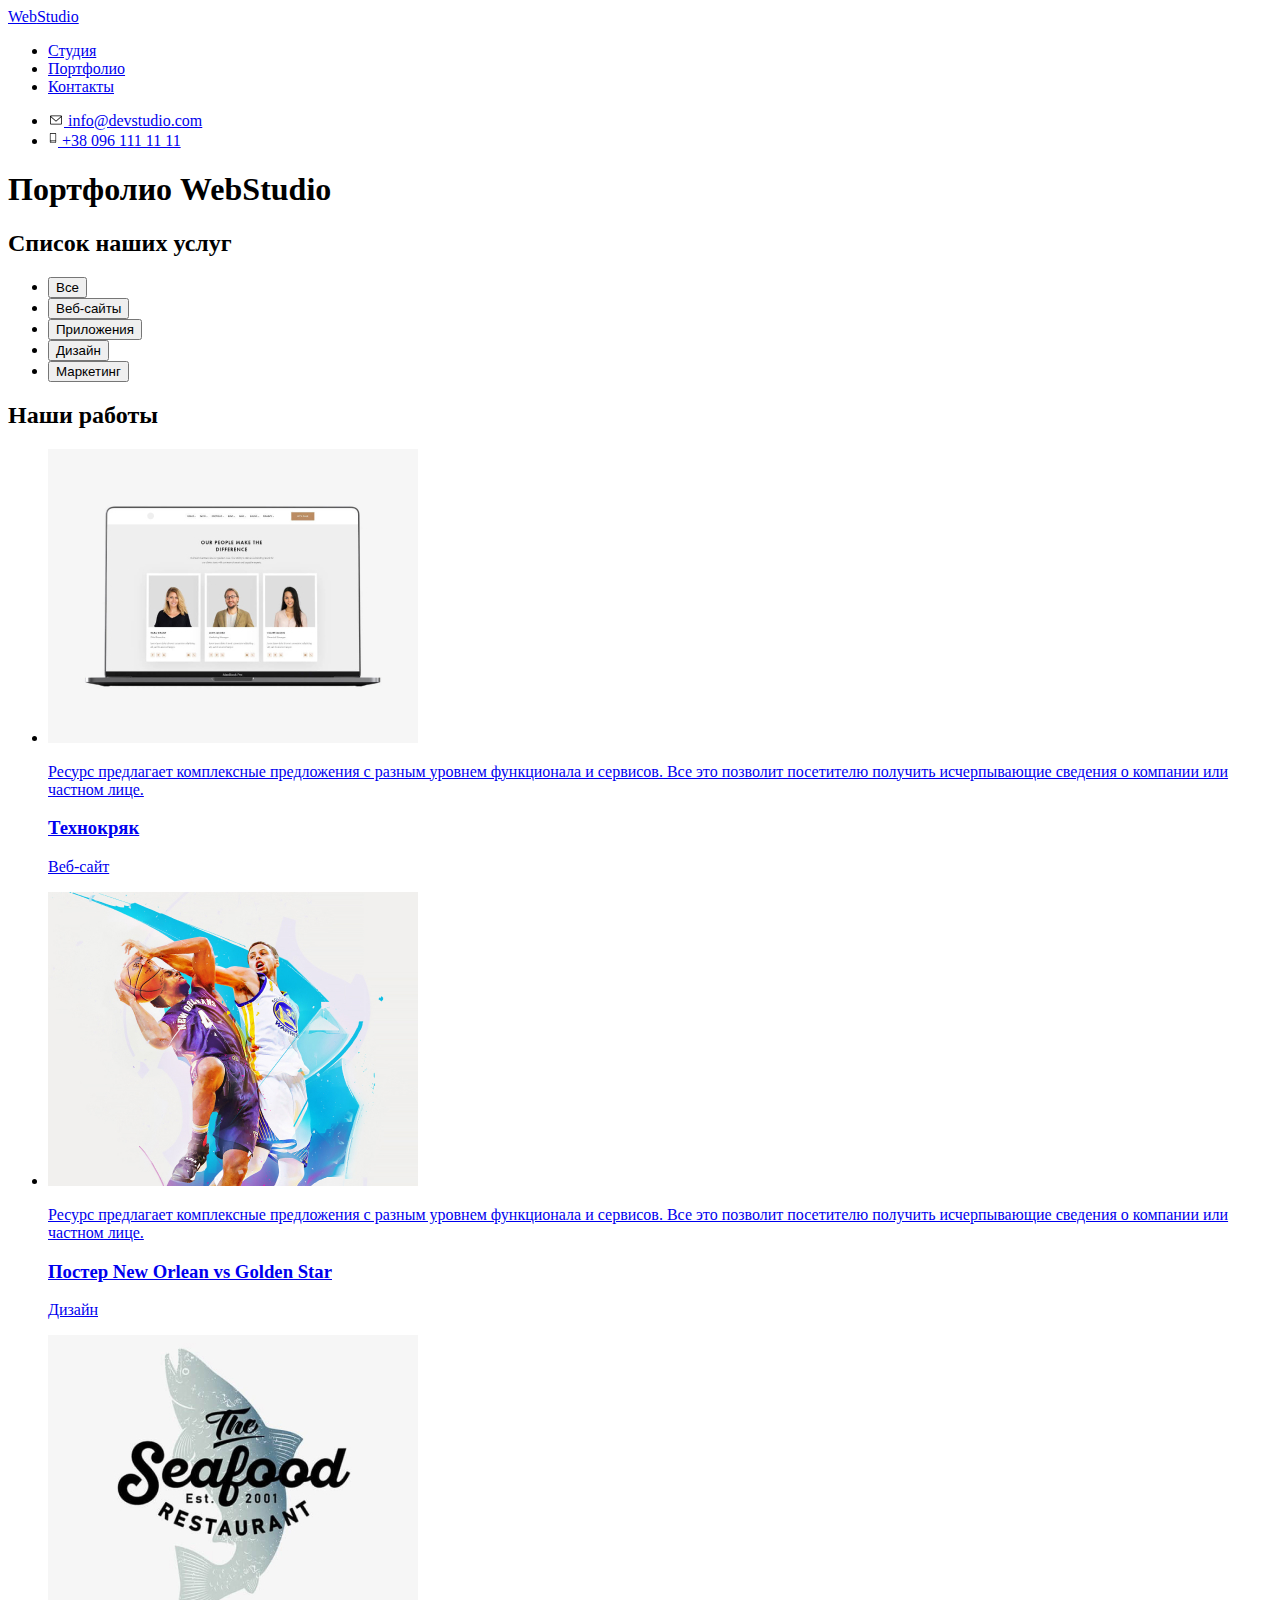
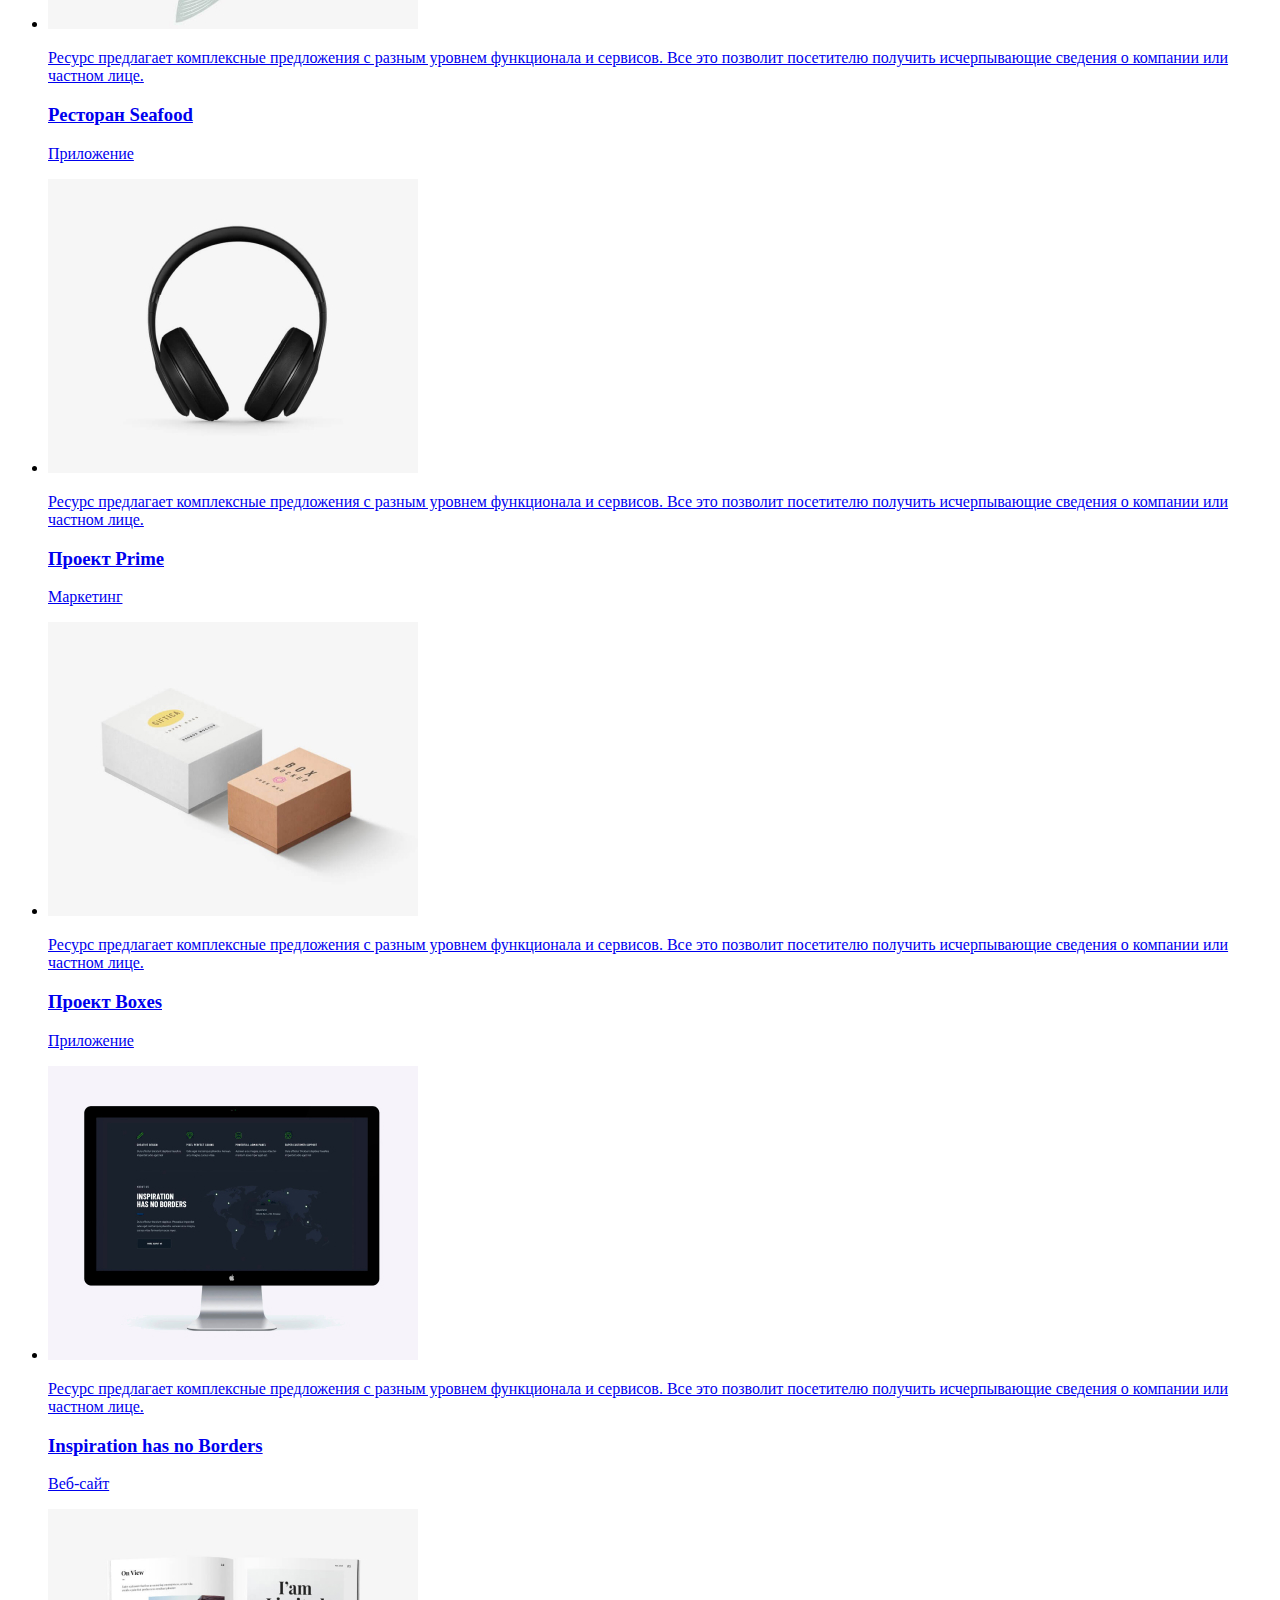
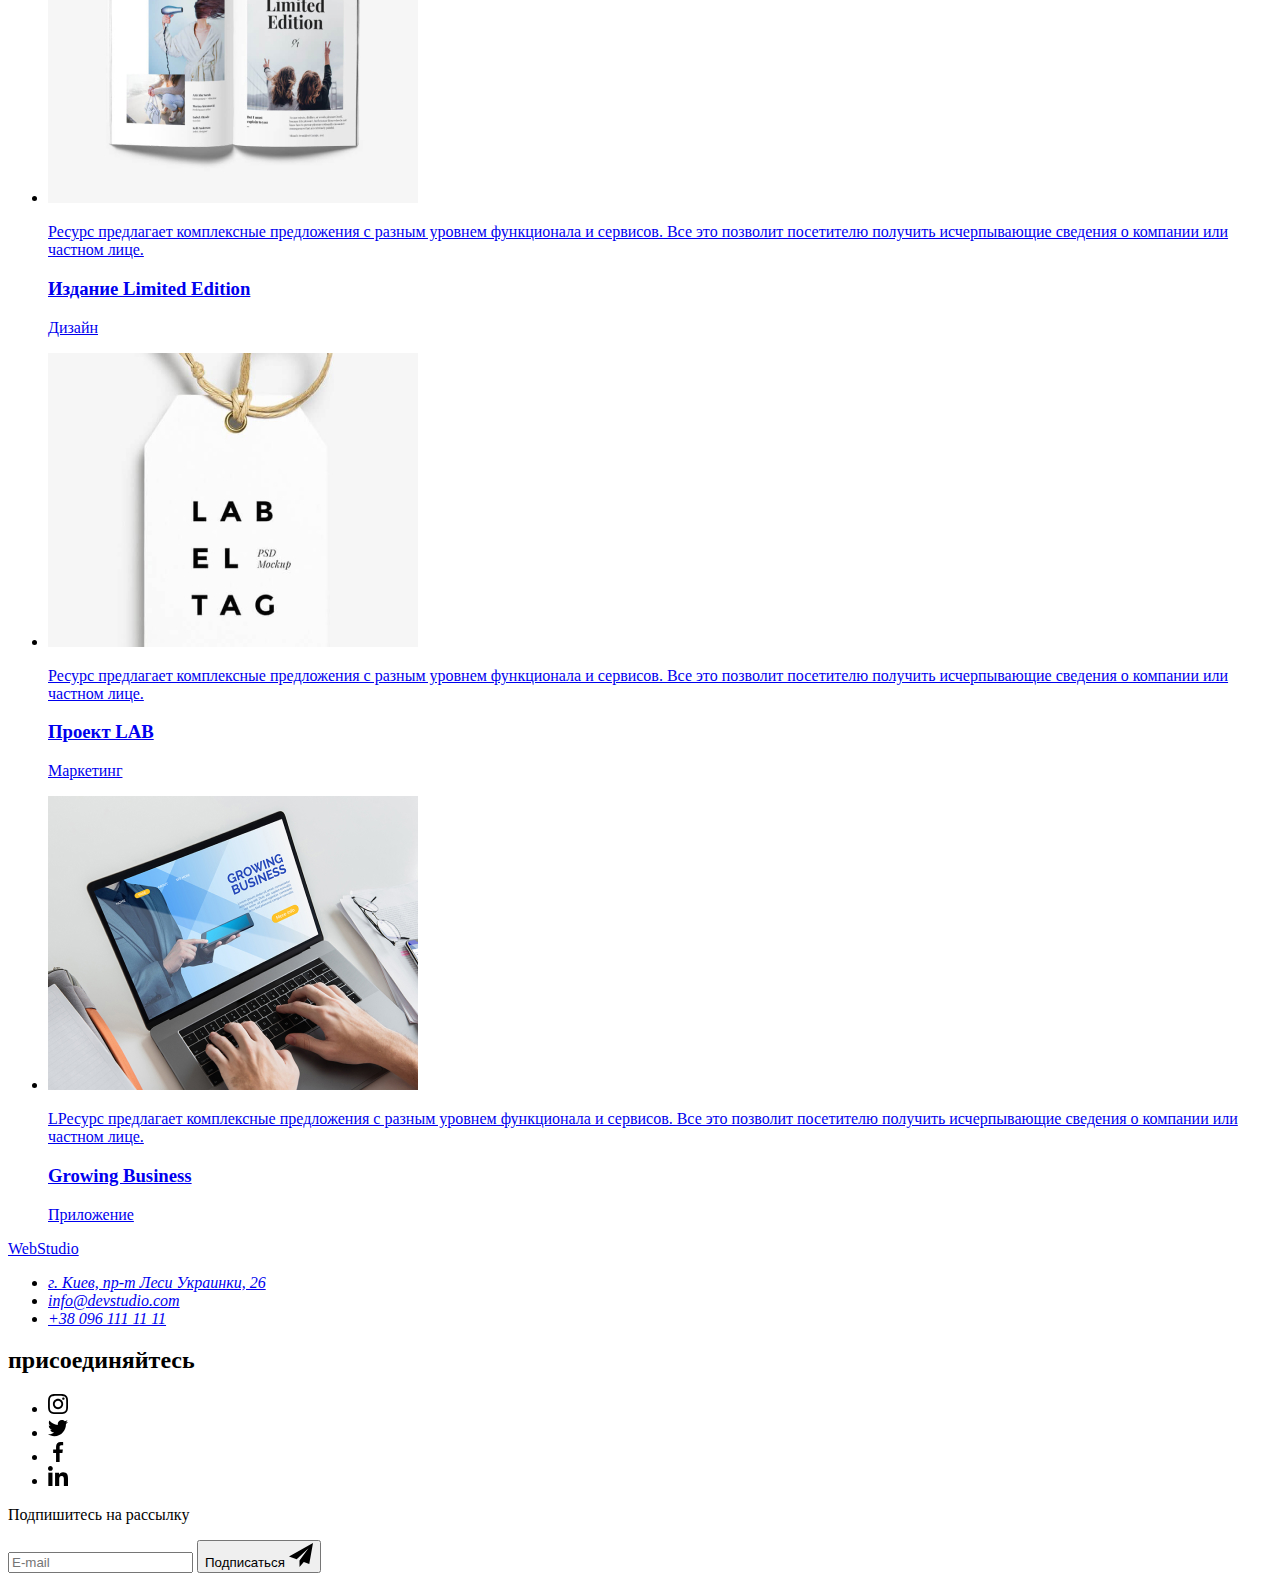
==== portfolio.html @ 5159ea2b "Initial commit" ====
<!DOCTYPE html>
<html lang="ru">

<head>
    <meta charset="UTF-8">
    <meta http-equiv="X-UA-Compatible" content="IE=edge">
    <meta name="viewport" content="width=device-width, initial-scale=1.0">
    <title>Document</title>
    <!--Шрифти-->
    <link rel="preconnect" href="https://fonts.googleapis.com">
    <link rel="preconnect" href="https://fonts.gstatic.com" crossorigin>
    <link
        href="https://fonts.googleapis.com/css2?family=Raleway:wght@700&family=Roboto:wght@400;500;700;900&display=swap"
        rel="stylesheet">
    <!--Нормалізація стилів-->
    <link rel="stylesheet" href="https://cdnjs.cloudflare.com/ajax/libs/modern-normalize/1.1.0/modern-normalize.min.css"
        integrity="sha512-wpPYUAdjBVSE4KJnH1VR1HeZfpl1ub8YT/NKx4PuQ5NmX2tKuGu6U/JRp5y+Y8XG2tV+wKQpNHVUX03MfMFn9Q=="
        crossorigin="anonymous" referrerpolicy="no-referrer" />
    <!--Підключаємо стилі-->
    <link rel="stylesheet" href="./css/main.min.css">
</head>

<body>
    <!--Секція Хедер -->
    <header class="head-site">
        <div class="head-site__container container">
            <!-- section navigate -->
            <nav class="nav">
                <a href="./index.html" lang="en" class="logo head-site__logo"><span
                        class="head-site__logo--web">Web</span>Studio</a>
                <ul class="nav__list">
                    <li class="nav__item "><a href="./index.html" class="nav__link ">Студия</a></li>
                    <li class="nav__item"><a href="./portfolio.html" class="nav__link nav__link--current">Портфолио</a></li>
                    <li class="nav__item"><a href="#" class="nav__link">Контакты</a></li>
                </ul>
            </nav>
            <ul class="connect">
                <li class="connect__item">
                    <a href="mailto:info@devstudio.com" class="connect__link">
                        <svg class="connect__item--email" width="16" height="12">
                            <use href="./images/symbol-defs.svg#icon-envelope-hover"></use>
                        </svg>

                        info@devstudio.com
                    </a>
                </li>
                <li class="connect__item">
                    <a href="tel:+380961111111" class="connect__link">
                        <svg class="connect__item--smart" width="10" height="16">
                            <use href="./images/symbol-defs.svg#icon-smartphone"></use>
                        </svg>

                        +38 096 111 11 11
                    </a>
                </li>
            </ul>
        </div>
    </header>
    <!-- Секція Мейн-->
    <h1 class="visually-hidden">Портфолио WebStudio</h1>
    <!-- section filter button -->
    <section class="portfolio section">
        <div class="container">
            <h2 class="visually-hidden">Список наших услуг</h2>
            <ul class="filter">
                <li class="filter__item"><button type="button"
                        class="filter__button button filter__button--current">Все</button>
                </li>
                <li class="filter__item"><button type="button" class="filter__button button">Веб-сайты</button></li>
                <li class="filter__item"><button type="button" class="filter__button button">Приложения</button>
                </li>
                <li class="filter__item"><button type="button" class="filter__button button">Дизайн</button></li>
                <li class="filter__item"><button type="button" class="filter__button button">Маркетинг</button></li>
            </ul>

            <!-- section Portfolio -->

            <h2 class="visually-hidden">Наши работы</h2>
            <ul class="port-list">
                <li class="port-item">
                    <a href="#" class="port-link">
                        <div class="port-text-position">
                            <img src="./images/portfolio/img-1.jpeg" alt="Ноутбук с карточками" width="370">
                            <p class="port-text-item">Ресурс предлагает комплексные предложения с разным уровнем
                                функционала и сервисов. Все это позволит посетителю получить
                                исчерпывающие сведения о компании или частном лице.</p>
                        </div>

                        <div class="port-wraper">
                            <h3 class="port-title">Технокряк</h3>
                            <p class="port-text">Веб-сайт</p>
                        </div>
                    </a>
                </li>
                <li class="port-item">
                    <a href="#" class="port-link">
                        <div class="port-text-position">
                            <img src="./images/portfolio/img-2.jpeg" alt="Баскетболисты" width="370">
                            <p class="port-text-item">Ресурс предлагает комплексные предложения с разным уровнем
                                функционала и сервисов. Все это позволит посетителю получить
                                исчерпывающие сведения о компании или частном лице.</p>
                        </div>

                        <div class="port-wraper">
                            <h3 class="port-title">Постер New Orlean vs Golden Star</h3>
                            <p class="port-text">Дизайн</p>
                        </div>
                    </a>
                </li>
                <li class="port-item">
                    <a href="#" class="port-link">
                        <div class="port-text-position">
                            <img src="./images/portfolio/img-3.jpeg" alt="Логотип Ресторан Seafood" width="370">
                            <p class="port-text-item">Ресурс предлагает комплексные предложения с разным уровнем
                                функционала и сервисов. Все это позволит посетителю получить
                                исчерпывающие сведения о компании или частном лице.</p>
                        </div>

                        <div class="port-wraper">
                            <h3 class="port-title">Ресторан Seafood</h3>
                            <p class="port-text">Приложение</p>
                        </div>
                    </a>
                </li>
                <li class="port-item">
                    <a href="#" class="port-link">
                        <div class="port-text-position">
                            <img src="./images/portfolio/img-4.jpeg" alt="Наушники" width="370">
                            <p class="port-text-item">Ресурс предлагает комплексные предложения с разным уровнем
                                функционала и сервисов. Все это позволит посетителю получить
                                исчерпывающие сведения о компании или частном лице.</p>
                        </div>

                        <div class="port-wraper">
                            <h3 class="port-title">Проект Prime</h3>
                            <p class="port-text">Маркетинг</p>
                        </div>
                    </a>
                </li>
                <li class="port-item">
                    <a href="#" class="port-link">
                        <div class="port-text-position">
                            <img src="./images/portfolio/img-5.jpeg" alt="Коробки" width="370">
                            <p class="port-text-item">Ресурс предлагает комплексные предложения с разным уровнем
                                функционала и сервисов. Все это позволит посетителю получить
                                исчерпывающие сведения о компании или частном лице.</p>
                        </div>

                        <div class="port-wraper">
                            <h3 class="port-title">Проект Boxes</h3>
                            <p class="port-text">Приложение</p>
                        </div>
                    </a>
                </li>
                <li class="port-item">
                    <a href="#" class="port-link">
                        <div class="port-text-position">
                            <img src="./images/portfolio/img-6.jpeg" alt="Монитор" width="370">
                            <p class="port-text-item">Ресурс предлагает комплексные предложения с разным уровнем
                                функционала и сервисов. Все это позволит посетителю получить
                                исчерпывающие сведения о компании или частном лице.</p>
                        </div>

                        <div class="port-wraper">
                            <h3 class="port-title">Inspiration has no Borders</h3>
                            <p class="port-text">Веб-сайт</p>
                        </div>
                    </a>
                </li>
                <li class="port-item">
                    <a href="#" class="port-link">
                        <div class="port-text-position">
                            <img src="./images/portfolio/img-7.jpeg" alt="Разворот журнала" width="370">
                            <p class="port-text-item">Ресурс предлагает комплексные предложения с разным уровнем
                                функционала и сервисов. Все это позволит посетителю получить
                                исчерпывающие сведения о компании или частном лице.</p>
                        </div>

                        <div class="port-wraper">
                            <h3 class="port-title">Издание Limited Edition</h3>
                            <p class="port-text">Дизайн</p>
                        </div>
                    </a>
                </li>
                <li class="port-item">
                    <a href="#" class="port-link">
                        <div class="port-text-position">
                            <img src="./images/portfolio/img-8.jpeg" alt="Ярлык с надписью " width="370">
                            <p class="port-text-item">Ресурс предлагает комплексные предложения с разным уровнем
                                функционала и сервисов. Все это позволит посетителю получить
                                исчерпывающие сведения о компании или частном лице.</p>
                        </div>

                        <div class="port-wraper">
                            <h3 class="port-title">Проект LAB</h3>
                            <p class="port-text">Маркетинг</p>
                        </div>
                    </a>
                </li>
                <li class="port-item">
                    <a href="#" class="port-link">
                        <div class="port-text-position">
                            <img src="./images/portfolio/img-9.jpeg" alt="Руки человека на клавиатуре ноутбука"
                                width="370">
                            <p class="port-text-item">LРесурс предлагает комплексные предложения с разным уровнем
                                функционала и сервисов. Все это позволит посетителю получить
                                исчерпывающие сведения о компании или частном лице.
                            </p>
                        </div>


                        <div class="port-wraper">
                            <h3 class="port-title">Growing Business</h3>
                            <p class="port-text">Приложение</p>
                        </div>
                    </a>
                </li>
            </ul>
        </div>
    </section>
    <!--Секція Футер-->
    <footer class="footer">
        <div class="container">
            <!-- section contacts -->
            <div class="primary-fsection">
                <a href="./index.html" lang="en" class="logo footer__logo"><span
                        class="footer__logo--web">Web</span>Studio</a>
                <address class="address">
                    <ul class="footer-list">
                        <li class="footer-item">
                            <a href="https://goo.gl/maps/28opbv9EyFsikmQ97" target="_blank" rel="noreferrer noopener"
                                class="footer-contacts "><span class="address-color">г. Киев,
                                    пр-т Леси Украинки, 26</span></a>
                        </li>
                        <li class="footer-item">
                            <a href="mailto:info@devstudio.com" class="footer-contacts">info@devstudio.com</a>
                        </li>
                        <li class="footer-item">
                            <a href="tel:+380961111111" class="footer-contacts">+38 096 111 11 11</a>
                        </li>
                    </ul>
                </address>
            </div>
            <div class="second-fsection">
                <h2 class="footer-title">присоединяйтесь</h2>
                <ul class="footer-social">
                    <li class="fsocial-list">
                        <a href="https://www.instagram.com" target="_blank" rel="noreferrer noopener"
                            class="fsocial-link">
                            <svg class="fsocial-icon" width="20" height="20">
                                <use href="./images/symbol-defs.svg#icon-instagram-2"></use>
                            </svg>
                        </a>
                    </li>
                    <li class="fsocial-list">
                        <a href="https://twitter.com" target="_blank" rel="noreferrer noopener" class="fsocial-link">
                            <svg class="fsocial-icon" width="20" height="20">
                                <use href="./images/symbol-defs.svg#icon-twitter-1"></use>
                            </svg>
                        </a>
                    </li>
                    <li class="fsocial-list">
                        <a href="https://www.facebook.com/" target="_blank" rel="noreferrer noopener"
                            class="fsocial-link">
                            <svg class="fsocial-icon" width="20" height="20">
                                <use href="./images/symbol-defs.svg#icon-facebook-1"></use>
                            </svg>
                        </a>
                    </li>
                    <li class="fsocial-list">
                        <a href="https://linkedin.com" target="_blank" rel="noreferrer noopener" class="fsocial-link">
                            <svg class="fsocial-icon" width="20" height="20">
                                <use href="./images/symbol-defs.svg#icon-linkedin-1"></use>
                            </svg>
                        </a>
                    </li>
                </ul>
            </div>
            <div class="container-subscription">
                <p class="form-title">Подпишитесь на рассылку</p>
                <form class="footer-form">
                    <input type="email" name="email" autocomplete="on" placeholder="E-mail"
                        class="footer-email-input" />

                    <button type="submit" class="button footer-btn-subscrib">
                        Подписаться
                        <svg class="icon-subscribe" width="24" height="24">
                            <use href="./images/symbol-defs.svg#icon-icon-send"></use>
                        </svg>
                    </button>
                </form>
            </div>
        </div>
    </footer>
    <script src="./js/modal.js"></script>
</body>

</html>
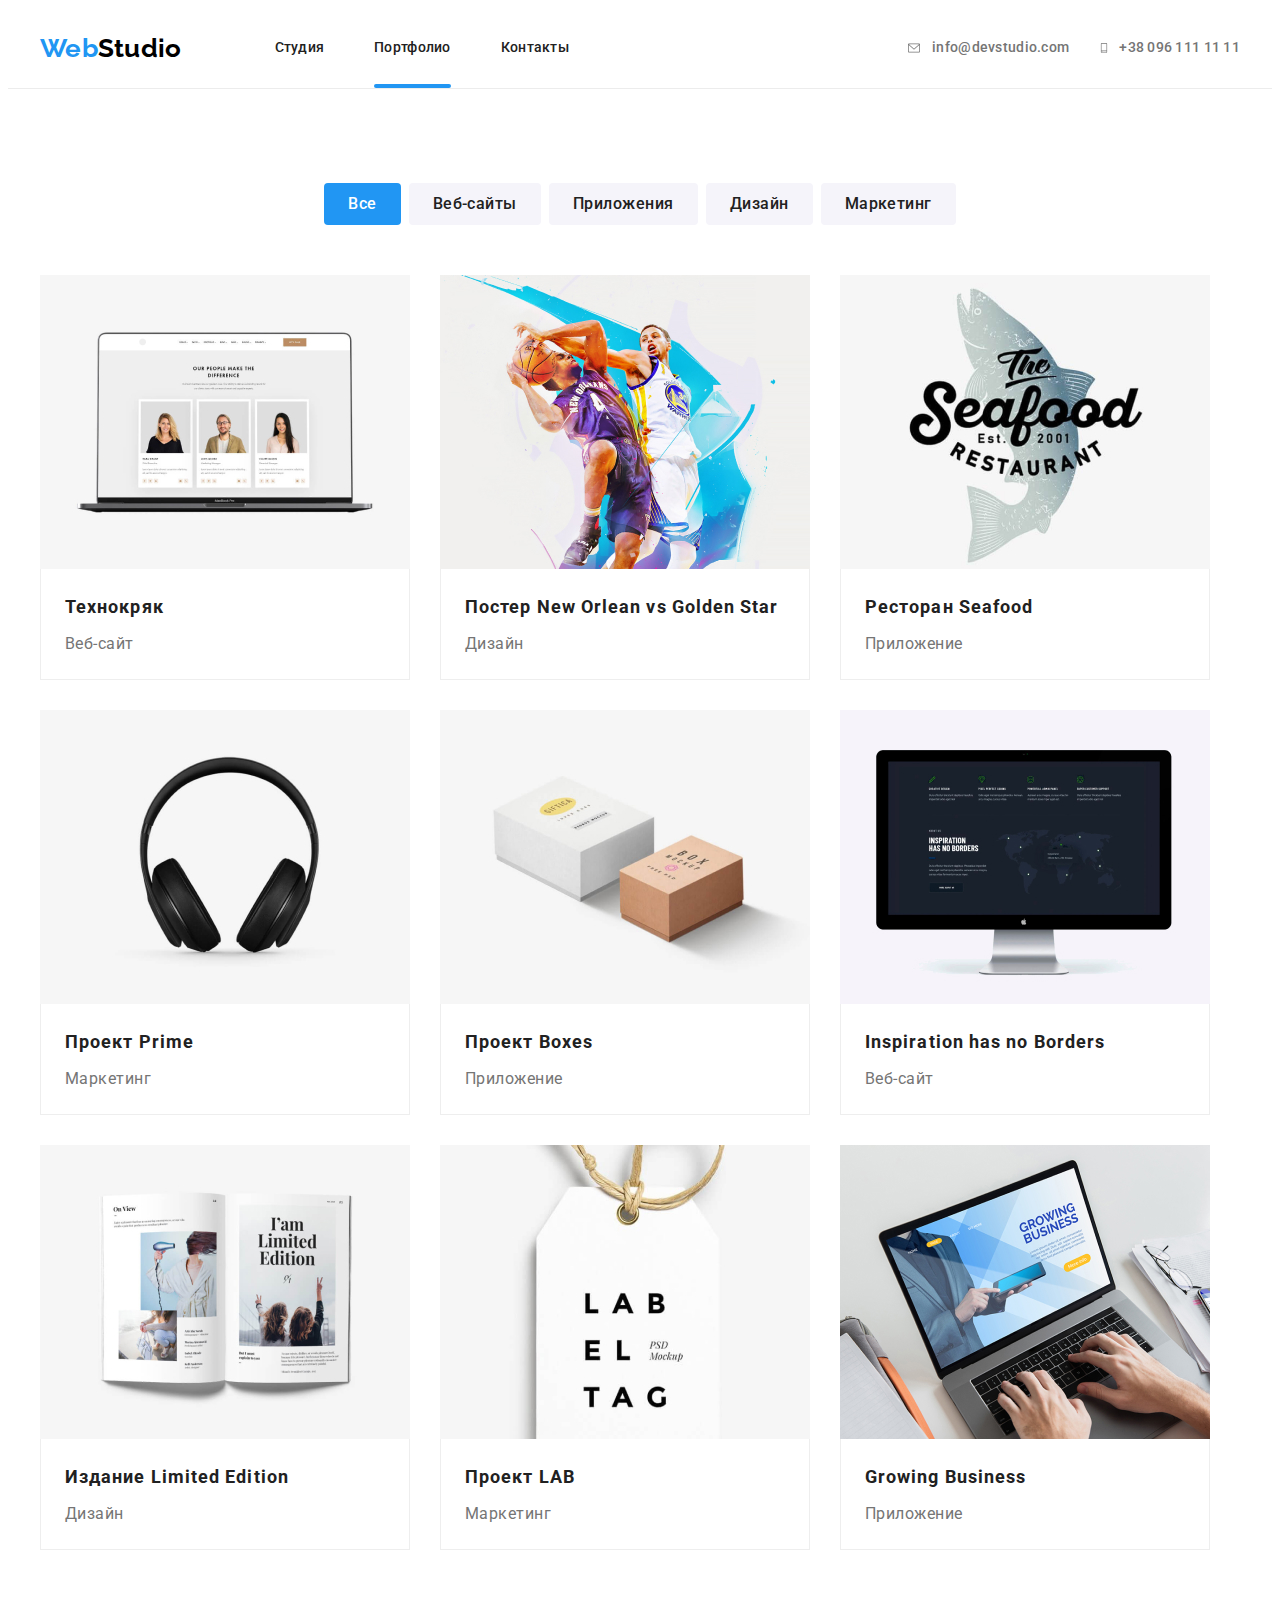
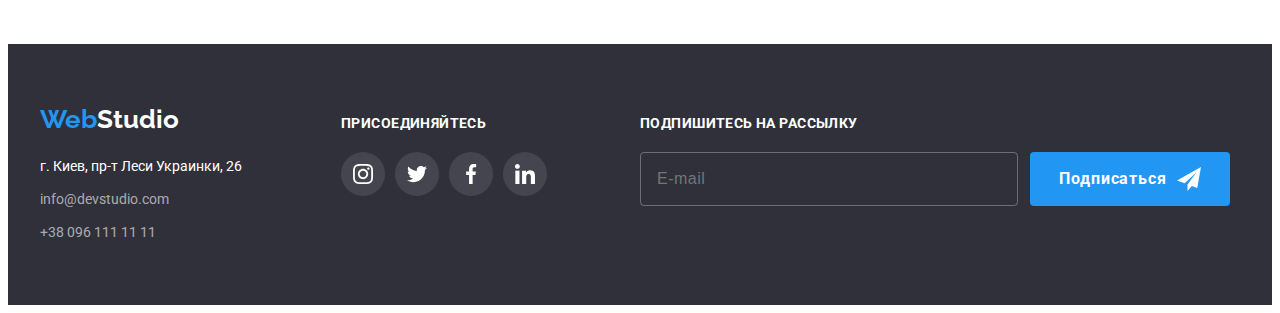
==== commit a59b3e2c: "Виправив усі помилки з 7 ДЗ" ====
--- a/portfolio.html
+++ b/portfolio.html
@@ -17,7 +17,7 @@
         integrity="sha512-wpPYUAdjBVSE4KJnH1VR1HeZfpl1ub8YT/NKx4PuQ5NmX2tKuGu6U/JRp5y+Y8XG2tV+wKQpNHVUX03MfMFn9Q=="
         crossorigin="anonymous" referrerpolicy="no-referrer" />
     <!--Підключаємо стилі-->
-    <link rel="stylesheet" href="./css/main.min.css">
+    <link rel="stylesheet" href="./CSS/main.min.css">
 </head>
 
 <body>
@@ -27,7 +27,7 @@
             <!-- section navigate -->
             <nav class="nav">
                 <a href="./index.html" lang="en" class="logo head-site__logo"><span
-                        class="head-site__logo--web">Web</span>Studio</a>
+                        class="head-site__web">Web</span>Studio</a>
                 <ul class="nav__list">
                     <li class="nav__item "><a href="./index.html" class="nav__link ">Студия</a></li>
                     <li class="nav__item"><a href="./portfolio.html" class="nav__link nav__link--current">Портфолио</a></li>
@@ -37,7 +37,7 @@
             <ul class="connect">
                 <li class="connect__item">
                     <a href="mailto:info@devstudio.com" class="connect__link">
-                        <svg class="connect__item--email" width="16" height="12">
+                        <svg class="connect__email" width="16" height="12">
                             <use href="./images/symbol-defs.svg#icon-envelope-hover"></use>
                         </svg>
 
@@ -46,7 +46,7 @@
                 </li>
                 <li class="connect__item">
                     <a href="tel:+380961111111" class="connect__link">
-                        <svg class="connect__item--smart" width="10" height="16">
+                        <svg class="connect__smart" width="10" height="16">
                             <use href="./images/symbol-defs.svg#icon-smartphone"></use>
                         </svg>
 
@@ -224,7 +224,7 @@
             <!-- section contacts -->
             <div class="primary-fsection">
                 <a href="./index.html" lang="en" class="logo footer__logo"><span
-                        class="footer__logo--web">Web</span>Studio</a>
+                        class="footer__web">Web</span>Studio</a>
                 <address class="address">
                     <ul class="footer-list">
                         <li class="footer-item">
--- a/CSS/main.min.css
+++ b/CSS/main.min.css
@@ -0,0 +1 @@
+:root{--main-font: "Roboto", sans-serif;--secondary-font: "Raleway", sans-serif;--primary-letter-spacing: 0.03em;--accent-color: #2196F3;--txt-color: #212121;--general-color: #757575;--additional--color: #FFFFFF;--team-social-link: #AFB1B8;--backgraund-color: #2F303A;--backgraund-btn-color: #2196F3;--backgraund--hover-color: #188CE8;--backgraund--add-color: #F5F4FA;--backgraund--general-color: #FFFFFF;--backgraund--hover-port: rgba(33, 150, 243, 0.9);--hero-bg-color: #c4c4c4;--animation-transition: 250ms cubic-bezier(0.4, 0, 0.2, 1);--card-set-gap: 30px;--backdrop-bgc: rgba(0, 0, 0, 0.2);--white-bgc: #ffffff;--form-order-focus-fill: #2196f3;--blue-bgc: #2196f3;--communication-color: rgba(255, 255, 255, 0.6)}h1,h2,h3,h4,h5,h6,p,ul{margin:0;padding:0}img{display:block;max-width:100%}body{font-family:var(--main-font);color:var(--general-color);background-color:var(--additional--color)}a{text-decoration:none}ul,li{list-style:none}input,textarea{outline:none}.title-section{font-weight:700;font-size:36px;line-height:1.17;text-align:center;letter-spacing:var(--primary-letter-spacing)}.button{font-family:inherit;cursor:pointer;border-color:rgba(0,0,0,0);border-radius:4px;color:var(--additional--color);background-color:var(--blue-bgc)}.container{width:1200px;margin:0 auto;padding-left:15px;padding-right:15px}.section{padding-top:94px;padding-bottom:94px}.visually-hidden{position:absolute;width:1px;height:1px;margin:-1px;border:0;padding:0;white-space:nowrap;-webkit-clip-path:inset(100%);clip-path:inset(100%);clip:rect(0 0 0 0);overflow:hidden}.nav__link--current:visited{color:var(--backgraund-btn-color)}.head-site{font-weight:500;font-size:14px;line-height:1.14;letter-spacing:.02em;border-bottom:1px solid #ececec}.head-site__container{min-height:80px;display:-webkit-box;display:-ms-flexbox;display:flex;-webkit-box-pack:justify;-ms-flex-pack:justify;justify-content:space-between;-webkit-box-align:center;-ms-flex-align:center;align-items:center}.nav{display:-webkit-box;display:-ms-flexbox;display:flex;-webkit-box-align:center;-ms-flex-align:center;align-items:center}.nav__list{display:-webkit-box;display:-ms-flexbox;display:flex;margin-left:93px}.nav__list .nav__item+.nav__item{margin-left:50px}.nav__link{display:block;padding-top:32px;padding-bottom:32px;font-weight:500;font-size:14px;line-height:1.14;letter-spacing:.02em;color:var(--txt-color);-webkit-transition:color var(--animation-transition);transition:color var(--animation-transition)}.nav__link:hover,.nav__link:focus{color:var(--backgraund-btn-color)}.nav__link.nav__link--current:after{position:absolute;content:"";display:block;left:0;bottom:0;width:100%;height:4px;background-color:var(--backgraund-btn-color);border-radius:2px}.nav__item,.connect__item{position:relative}.connect{display:-webkit-box;display:-ms-flexbox;display:flex}.connect .connect__item+.connect__item{margin-left:30px}.connect__link{display:-webkit-box;display:-ms-flexbox;display:flex;-webkit-box-align:center;-ms-flex-align:center;align-items:center;padding-top:32px;padding-bottom:32px;color:var(--general-color);-webkit-transition:color var(--animation-transition);transition:color var(--animation-transition)}.connect__link:hover,.connect__link:focus{color:var(--backgraund-btn-color)}.connect__email,.connect__smart{fill:currentColor;margin-right:10px}.footer{background-color:#2f303a;padding-top:60px;padding-bottom:60px}.footer .container{display:-webkit-box;display:-ms-flexbox;display:flex;-webkit-box-align:baseline;-ms-flex-align:baseline;align-items:baseline}.address{font-style:normal;font-size:14px;line-height:1.71;color:#fff;margin-top:20px}.address-color{color:#fff;-webkit-transition:color var(--animation-transition);transition:color var(--animation-transition)}.address-color:hover,.address-color:focus{color:var(--hover-cont-link)}.footer-item+.footer-item{margin-top:9px}.footer-contacts{color:var(--communication-color);-webkit-transition:color var(--animation-transition);transition:color var(--animation-transition)}.footer-contacts:hover,.footer-contacts:focus{color:var(--hover-cont-link)}.primary-fsection{min-width:231px}.second-fsection{margin-left:70px}.footer-title{font-family:var(--main-font);font-weight:700;font-size:14px;line-height:1.14;letter-spacing:var(--primary-letter-spacing);text-transform:uppercase;color:var(--backgraund--general-color);margin-bottom:20px}.footer-social{display:-webkit-box;display:-ms-flexbox;display:flex}.fsocial-list:nth-child(n+2){margin-left:10px}.fsocial-link{display:-webkit-box;display:-ms-flexbox;display:flex;-webkit-box-align:center;-ms-flex-align:center;align-items:center;-webkit-box-pack:center;-ms-flex-pack:center;justify-content:center;width:44px;height:44px;border-radius:50%;background:rgba(255,255,255,.1);-webkit-transition:background var(--animation-transition);transition:background var(--animation-transition)}.fsocial-link:hover,.fsocial-link:focus{background:var(--backgraund-btn-color)}.fsocial-icon{fill:var(--additional--color)}.container-subscription{margin-left:93px}.form-title{margin-bottom:20px;text-transform:uppercase;font-weight:700;font-size:14px;line-height:1.14;letter-spacing:var(--primary-letter-spacing);color:var(--additional--color)}.footer-form{display:-webkit-box;display:-ms-flexbox;display:flex}.footer-email-input{font-weight:400;font-size:16px;line-height:1.25;display:-webkit-box;display:-ms-flexbox;display:flex;-webkit-box-align:center;-ms-flex-align:center;align-items:center;letter-spacing:.03em;color:rgba(255,255,255,.6);width:358px;padding-left:16px;background-color:rgba(0,0,0,0);border:1px solid rgba(255,255,255,.3);border-radius:4px}.footer-btn-subscrib{display:-webkit-box;display:-ms-flexbox;display:flex;-webkit-box-pack:center;-ms-flex-pack:center;justify-content:center;-webkit-box-align:center;-ms-flex-align:center;align-items:center;padding-top:10px;padding-bottom:10px;margin-left:12px;min-width:200px;font-weight:700;font-size:16px;line-height:1.88;letter-spacing:.06em;color:var(--additional--color);background-color:var(--backgraund-btn-color)}.footer-form{display:-webkit-box;display:-ms-flexbox;display:flex}.footer-email-input{font-weight:400;font-size:16px;line-height:1.25;display:-webkit-box;display:-ms-flexbox;display:flex;-webkit-box-align:center;-ms-flex-align:center;align-items:center;letter-spacing:.03em;color:rgba(255,255,255,.6);width:358px;padding-left:16px;background-color:rgba(0,0,0,0);border:1px solid rgba(255,255,255,.3);border-radius:4px}.footer-email-input:focus{border:1px solid var(--backgraund-btn-color)}.icon-subscribe{margin-left:10px;fill:var(--backgraund--general-color)}.logo{font-family:var(--secondary-font);font-weight:700;font-size:26px;line-height:1.19;color:#000}.head-site__web,.footer__web{color:#2196f3}.footer__logo{color:#fff}.hero{margin:0 auto;max-height:600px;max-width:1600px;padding-top:200px;padding-bottom:200px}.hero.overlay{background-position:center;background-size:cover;background-repeat:no-repeat;background-image:-webkit-gradient(linear, left top, right top, from(rgba(47, 48, 58, 0.4)), to(rgba(47, 48, 58, 0.4))),url(../images/hero.jpg);background-image:linear-gradient(to right, rgba(47, 48, 58, 0.4), rgba(47, 48, 58, 0.4)),url(../images/hero.jpg);background-color:var(--hero-bg-color)}.hero__container{width:696px;text-align:center}.hero__title{text-transform:uppercase;font-weight:900;font-size:44px;line-height:1.36;color:#fff}.primary-button{padding:10px 32px;margin-left:auto;margin-right:auto;margin-top:30px;background:#2196f3;font-weight:700;font-size:16px;line-height:1.9;letter-spacing:.06em;color:var(--white-bgc);-webkit-box-shadow:0px 3px 1px rgba(0,0,0,.1),0px 1px 2px rgba(0,0,0,.08),0px 2px 2px rgba(0,0,0,.12);box-shadow:0px 3px 1px rgba(0,0,0,.1),0px 1px 2px rgba(0,0,0,.08),0px 2px 2px rgba(0,0,0,.12);-webkit-transition:background var(--animation-transition);transition:background var(--animation-transition)}.primary-button:hover,.primary-button:focus{background:#188ce8}.backdrop{position:fixed;top:0;left:0;width:100%;height:100%;z-index:5;-webkit-transition:opacity var(--animation-transition),visibility var(--animation-transition);transition:opacity var(--animation-transition),visibility var(--animation-transition);background-color:var(--backdrop-bgc)}.backdrop.is-hidden{opacity:0;pointer-events:none;visibility:hidden}.modal-order{position:absolute;top:50%;left:50%;-webkit-transform:translate(-50%, -50%);transform:translate(-50%, -50%);min-width:528px;min-height:581px;padding:40px;background-color:var(--white-bgc);-webkit-box-shadow:0px 1px 3px rgba(0,0,0,.12),0px 1px 1px rgba(0,0,0,.14),0px 2px 1px rgba(0,0,0,.2);box-shadow:0px 1px 3px rgba(0,0,0,.12),0px 1px 1px rgba(0,0,0,.14),0px 2px 1px rgba(0,0,0,.2);border-radius:4px}.btn-close-modal{position:absolute;top:8px;right:8px;display:-webkit-box;display:-ms-flexbox;display:flex;-webkit-box-align:center;-ms-flex-align:center;align-items:center;-webkit-box-pack:center;-ms-flex-pack:center;justify-content:center;width:30px;height:30px;border:1px solid rgba(0,0,0,.1);border-radius:50%;background:rgba(0,0,0,0);cursor:pointer;fill:#000;-webkit-transition:fill var(--animation-transition);transition:fill var(--animation-transition)}.btn-close-modal:hover,.btn-close-modal:focus{fill:var(--form-order-focus-fill)}.form-modal-order{display:-webkit-box;display:-ms-flexbox;display:flex;-webkit-box-orient:vertical;-webkit-box-direction:normal;-ms-flex-direction:column;flex-direction:column}.title-form{margin-bottom:12px;font-weight:bold;font-size:20px;line-height:1.15;text-align:center;letter-spacing:var(--primary-letter-spacing);color:var(--txt-color)}.comment-box{margin-bottom:20px}.form-field{position:relative;margin-bottom:10px}.svg-form{position:absolute;top:52%;left:12px;-webkit-transform:translateY(-50%);transform:translateY(-50%);-webkit-transition:fill var(--animation-transition);transition:fill var(--animation-transition)}.input-form-order{padding-top:11px;padding-right:12px;padding-bottom:11px;padding-left:12px;width:100%;border:1px solid rgba(33,33,33,.2);border-radius:4px;resize:none;-webkit-transition:border var(--animation-transition);transition:border var(--animation-transition)}.input-form-order:not(:last-child){padding-left:42px}.input-form-order:focus{border:1px solid #2196f3}.input-form-order:focus~.svg-form{fill:var(--form-order-focus-fill)}.name-input-order{display:block;text-align:start;margin-bottom:4px;font-weight:400;font-size:12px;line-height:1.17;letter-spacing:.01em}.text-checkbox-order{display:-webkit-box;display:-ms-flexbox;display:flex;-webkit-box-pack:center;-ms-flex-pack:center;justify-content:center;-webkit-box-align:center;-ms-flex-align:center;align-items:center;margin-left:12px;margin-right:12px;margin-bottom:30px;font-weight:400;font-size:14px;line-height:1.71;letter-spacing:var(--primary-letter-spacing)}.checkbox-policy{-webkit-appearance:none;-moz-appearance:none;appearance:none;position:absolute}.checkbox-policy:checked+.svg-checkbox{border-color:rgba(0,0,0,0);background-color:var(--blue-bgc);background-image:url(../images/icon/check-lable.svg);background-size:contain;background-origin:border-box}.checkbox-policy:focus+.svg-checkbox{border-color:var(--blue-bgc)}.svg-checkbox{display:inline-block;width:16px;height:15px;border:2px solid #212121;border-radius:4px;margin-right:7px;-webkit-transition:border-color var(--animation-transition),background-color var(--animation-transition),background-image var(--animation-transition);transition:border-color var(--animation-transition),background-color var(--animation-transition),background-image var(--animation-transition)}.link-policy{text-decoration:underline;color:var(--backgraund-btn-color)}.btn-modal-form-order{width:200px;padding-top:10px;padding-right:55px;padding-bottom:10px;padding-left:55px;margin-right:auto;margin-left:auto;font-weight:700;font-size:16px;line-height:1.89;letter-spacing:.06em;-webkit-transition:background-color var(--animation-transition);transition:background-color var(--animation-transition)}.btn-modal-form-order:hover,.btn-modal-form-order:focus{background-color:#188ce8}.filter{display:-webkit-box;display:-ms-flexbox;display:flex;-webkit-box-align:center;-ms-flex-align:center;align-items:center;-webkit-box-pack:center;-ms-flex-pack:center;justify-content:center;margin-bottom:50px}.filter__item+.filter__item{margin-left:8px}.filter__button{font-weight:500;font-size:16px;line-height:1.63;text-align:center;letter-spacing:var(--primary-letter-spacing);color:var(--txt-color);background-color:#f5f4fa;padding:6px 22px;-webkit-transition:background-color var(--animation-transition),color var(--animation-transition),-webkit-box-shadow var(--animation-transition);transition:background-color var(--animation-transition),color var(--animation-transition),-webkit-box-shadow var(--animation-transition);transition:box-shadow var(--animation-transition),background-color var(--animation-transition),color var(--animation-transition);transition:box-shadow var(--animation-transition),background-color var(--animation-transition),color var(--animation-transition),-webkit-box-shadow var(--animation-transition)}.filter__button:hover,.filter__button:focus{color:var(--white-bgc);background-color:#2196f3;-webkit-box-shadow:0px 3px 1px rgba(0,0,0,.1),0px 1px 2px rgba(0,0,0,.08),0px 2px 2px rgba(0,0,0,.12);box-shadow:0px 3px 1px rgba(0,0,0,.1),0px 1px 2px rgba(0,0,0,.08),0px 2px 2px rgba(0,0,0,.12)}.filter__button--current{color:var(--white-bgc);background-color:#2196f3}.port-list{display:-webkit-box;display:-ms-flexbox;display:flex;-ms-flex-wrap:wrap;flex-wrap:wrap;margin-left:calc(-1*var(--card-set-gap));margin-bottom:calc(-1*var(--card-set-gap))}.port-link{margin-left:var(--card-set-gap);margin-bottom:var(--card-set-gap);-ms-flex-preferred-size:calc(33.3333333333% - var(--card-set-gap));flex-basis:calc(33.3333333333% - var(--card-set-gap));cursor:pointer;display:block;-webkit-transition:-webkit-box-shadow var(--animation-transition);transition:-webkit-box-shadow var(--animation-transition);transition:box-shadow var(--animation-transition);transition:box-shadow var(--animation-transition), -webkit-box-shadow var(--animation-transition)}.port-link:hover,.port-link:focus{-webkit-box-shadow:0px 1px 1px rgba(0,0,0,.12),0px 4px 4px rgba(0,0,0,.06),1px 4px 6px rgba(0,0,0,.16);box-shadow:0px 1px 1px rgba(0,0,0,.12),0px 4px 4px rgba(0,0,0,.06),1px 4px 6px rgba(0,0,0,.16)}.port-link:hover .port-text-item,.port-link:focus .port-text-item{opacity:1;-webkit-transform:translateY(0);transform:translateY(0)}.port-title{font-weight:700;font-size:18px;line-height:2;letter-spacing:.06em;color:var(--txt-color)}.port-text{margin-top:4px;font-size:16px;line-height:1.88;letter-spacing:var(--primary-letter-spacing);color:var(--general-color)}.port-wraper{border-right:1px solid #eee;border-bottom:1px solid #eee;border-left:1px solid #eee;padding:20px 24px}.port-text-position{position:relative;overflow:hidden}.port-text-item{display:block;width:100%;height:100%;overflow:auto;padding-top:63px;padding-right:24px;padding-bottom:63px;padding-left:24px;position:absolute;top:0;left:0;-webkit-transform:translateY(100%);transform:translateY(100%);-webkit-transition:opacity var(--animation-transition),-webkit-transform var(--animation-transition);transition:opacity var(--animation-transition),-webkit-transform var(--animation-transition);transition:transform var(--animation-transition),opacity var(--animation-transition);transition:transform var(--animation-transition),opacity var(--animation-transition),-webkit-transform var(--animation-transition);background-color:var(--backgraund--hover-port);font-size:18px;line-height:1.56;letter-spacing:var(--primary-letter-spacing);color:var(--additional--color);opacity:0}.about{padding-bottom:0px}.about__list{display:-webkit-box;display:-ms-flexbox;display:flex}.about__item{width:270px}.about__item+.about__item{margin-left:30px}.about__svg{display:-webkit-box;display:-ms-flexbox;display:flex;min-width:270px;min-height:120px;-webkit-box-pack:center;-ms-flex-pack:center;justify-content:center;-webkit-box-align:center;-ms-flex-align:center;align-items:center;background-color:#f5f4fa;margin-bottom:30px}.about__title{font-weight:700;font-size:14px;line-height:1.14;letter-spacing:var(--primary-letter-spacing);text-transform:uppercase;color:var(--txt-color);margin-bottom:10px}.about__text{font-size:14px;line-height:1.71}.service__title{color:var(--txt-color);margin-bottom:50px}.service__list{display:-webkit-box;display:-ms-flexbox;display:flex}.service__item+.service__item{margin-left:30px}.service__card{position:relative}.service__position{position:absolute;left:0;bottom:0;display:-webkit-box;display:-ms-flexbox;display:flex;width:100%;padding-top:27px;padding-bottom:27px;-webkit-box-pack:center;-ms-flex-pack:center;justify-content:center;-webkit-box-align:center;-ms-flex-align:center;align-items:center;color:#fff;background-color:rgba(47,48,58,.8)}.service__text{font-weight:700;font-size:14px;line-height:1.14;text-align:center;letter-spacing:var(--primary-letter-spacing);text-transform:uppercase}.team{text-align:center;background-color:var(--backgraund--add-color)}.team-title{margin-bottom:50px;color:var(--txt-color)}.team-list{display:-webkit-box;display:-ms-flexbox;display:flex}.team-item{background:#fff;-webkit-box-shadow:0px 1px 3px rgba(0,0,0,.12),0px 1px 1px rgba(0,0,0,.14),0px 2px 1px rgba(0,0,0,.2);box-shadow:0px 1px 3px rgba(0,0,0,.12),0px 1px 1px rgba(0,0,0,.14),0px 2px 1px rgba(0,0,0,.2);border-radius:0px 0px 4px 4px}.team-item+.team-item{margin-left:30px}.team-wraper{padding-top:30px;padding-bottom:30px}.team-name{font-weight:500;font-size:16px;line-height:1.19;letter-spacing:var(--primary-letter-spacing);color:var(--txt-color)}.team-prof{font-size:16px;line-height:1.19;text-align:center;letter-spacing:var(--primary-letter-spacing);margin-top:10px}.team-icon{display:-webkit-box;display:-ms-flexbox;display:flex;-webkit-box-pack:center;-ms-flex-pack:center;justify-content:center;margin-top:16px}.icon-list:nth-child(n+2){margin-left:10px}.team-link{display:-webkit-box;display:-ms-flexbox;display:flex;-webkit-box-align:center;-ms-flex-align:center;align-items:center;-webkit-box-pack:center;-ms-flex-pack:center;justify-content:center;width:44px;height:44px;border-radius:50%;color:var(--team-social-link);-webkit-transition:color var(--animation-transition),background var(--animation-transition);transition:color var(--animation-transition),background var(--animation-transition)}.team-link:hover,.team-link:focus{background-color:var(--backgraund-btn-color);color:var(--additional--color)}.team-social-icon{fill:currentColor}.customers__title{margin-bottom:50px;color:var(--txt-color)}.customers__list{display:-webkit-box;display:-ms-flexbox;display:flex}.customers__item:nth-child(n+2){margin-left:var(--card-set-gap)}.customers__link{display:-webkit-box;display:-ms-flexbox;display:flex;-webkit-box-align:center;-ms-flex-align:center;align-items:center;-webkit-box-pack:center;-ms-flex-pack:center;justify-content:center;width:170px;height:92px;border:1px solid var(--team-social-link);border-radius:4px;color:var(--team-social-link);-webkit-transition:color var(--animation-transition),border var(--animation-transition);transition:color var(--animation-transition),border var(--animation-transition)}.customers__link:hover,.customers__link:focus{border:1px solid var(--backgraund-btn-color);color:var(--backgraund-btn-color)}.customers__svg{width:106px;height:60px;fill:currentColor}/*# sourceMappingURL=main.min.css.map */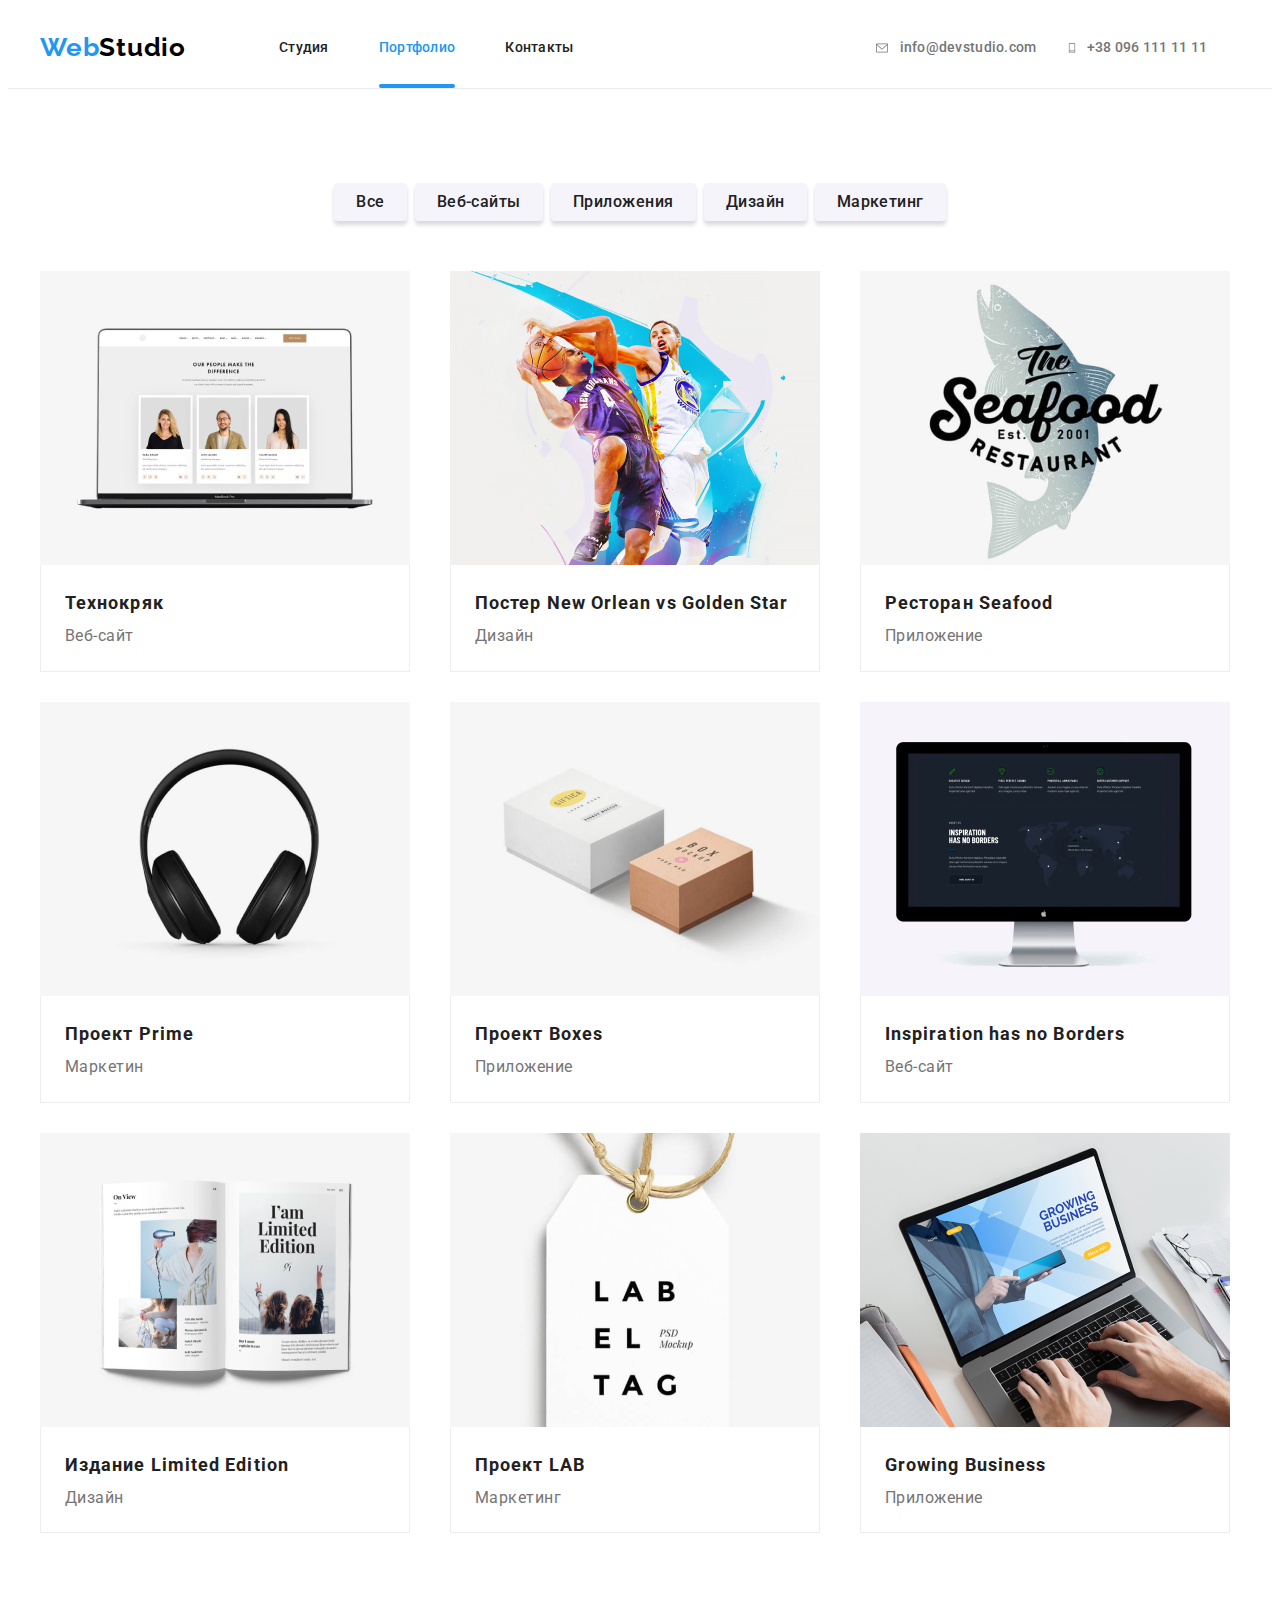
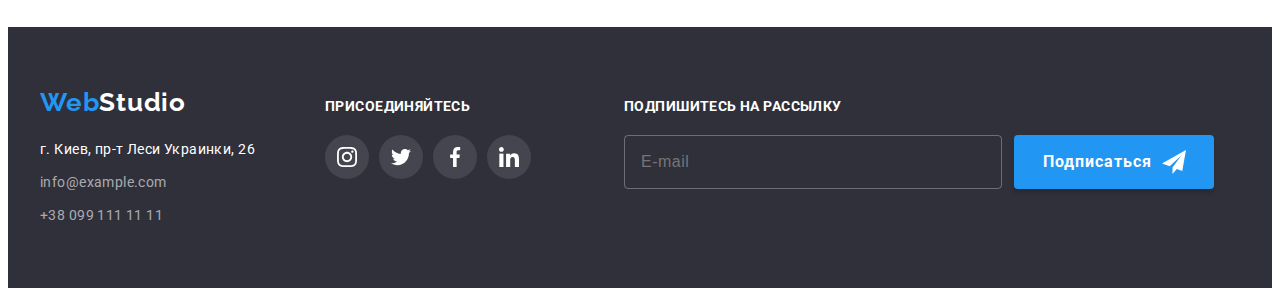
==== commit c8bcbb6b: "остаточні правки" ====
--- a/portfolio.html
+++ b/portfolio.html
@@ -22,269 +22,468 @@
 
 <body>
     <!--Секція Хедер -->
-    <header class="head-site">
-        <div class="head-site__container container">
-            <!-- section navigate -->
-            <nav class="nav">
-                <a href="./index.html" lang="en" class="logo head-site__logo"><span
-                        class="head-site__web">Web</span>Studio</a>
-                <ul class="nav__list">
-                    <li class="nav__item "><a href="./index.html" class="nav__link ">Студия</a></li>
-                    <li class="nav__item"><a href="./portfolio.html" class="nav__link nav__link--current">Портфолио</a></li>
-                    <li class="nav__item"><a href="#" class="nav__link">Контакты</a></li>
-                </ul>
-            </nav>
-            <ul class="connect">
-                <li class="connect__item">
-                    <a href="mailto:info@devstudio.com" class="connect__link">
-                        <svg class="connect__email" width="16" height="12">
-                            <use href="./images/symbol-defs.svg#icon-envelope-hover"></use>
-                        </svg>
-
-                        info@devstudio.com
-                    </a>
-                </li>
-                <li class="connect__item">
-                    <a href="tel:+380961111111" class="connect__link">
-                        <svg class="connect__smart" width="10" height="16">
-                            <use href="./images/symbol-defs.svg#icon-smartphone"></use>
-                        </svg>
-
-                        +38 096 111 11 11
-                    </a>
-                </li>
-            </ul>
+    <header class="page-header">
+        <div class="container page-header__container">
+            <!-- Логотип -->
+            <a href="./index.html" lang="en" class="logo page-header__logo">
+                <span class="logo-web">Web</span><span class="logo-studio">Studio</span>
+            </a>
+            <!-- Кнопка переключателя мобільного меню -->
+            <button type="button" class="nav__btn-mobile" aria-controls="page-header__nav-container"
+                aria-expanded="false" data-menu-button>
+                <svg width="40" height="40" aria-label="Переключатель мобильного меню">
+                    <use class="nav__icon-cross" href="./images/svg/icon.svg#cross"></use>
+                    <use class="nav__icon-menu" href="./images/svg/icon.svg#menu"></use>
+                </svg>
+            </button>
+            <!-- Контейнер для мобільного меню -->
+            <div class="page-header__nav-container" id="page-header__nav-container" data-menu>
+                <!-- Блок навігаціи -->
+                <nav class="nav">
+                    <!-- Навігация по сайту -->
+                    <ul class="nav__list">
+                        <li class="nav__item nav-item-current">
+                            <a href="./index.html" class="nav__link ">Студия</a>
+                        </li>
+                        <li class="nav__item">
+                            <a href="./portfolio.html" class="nav__link nav__current">Портфолио</a>
+                        </li>
+                        <li class="nav__item">
+                            <a href="" class="nav__link">Контакты</a>
+                        </li>
+                    </ul>
+                </nav>
+
+                <div>
+                    <!-- Зв'язок -->
+                    <ul class="contacts">
+                        <li>
+                            <a class="contacts__link mobile-tel" href="tel:+380961111111">
+                                +38 096 111 11 11
+                            </a>
+                        </li>
+                        <li class="contacts__item mail">
+                            <a href="mailto:info@devstudio.com" class="contacts__link">
+                                <svg class="contacts__icon mail" width="16" height="12">
+                                    <use href="./images/symbol-defs.svg#icon-envelope-hover"></use>
+                                </svg>
+                                info@devstudio.com
+                            </a>
+                        </li>
+                        <li class="contacts__item tel">
+                            <a href="tel:+380961111111" class="contacts__link tel">
+                                <svg class="contacts__icon tel" width="10" height="16">
+                                    <use href="./images/symbol-defs.svg#icon-smartphone"></use>
+                                </svg>
+                                +38 096 111 11 11
+                            </a>
+                        </li>
+                    </ul>
+                    <!-- Соціальні мережі -->
+                    <ul class="page-header__social">
+                        <li class="page-header__social-item">
+                            <a href="https://www.instagram.com/" class="page-header__social-link">Instagram</a>
+                        </li>
+                        <li class="page-header__social-item">
+                            <a href="https://twitter.com/" class="page-header__social-link">Twitter</a>
+                        </li>
+                        <li class="page-header__social-item">
+                            <a href="https://www.facebook.com/" class="page-header__social-link">Facebook</a>
+                        </li>
+                        <li class="page-header__social-item">
+                            <a href="https://www.linkedin.com/" class="page-header__social-link">LinkedIn</a>
+                        </li>
+                    </ul>
+                </div>
+            </div>
         </div>
     </header>
+
     <!-- Секція Мейн-->
-    <h1 class="visually-hidden">Портфолио WebStudio</h1>
-    <!-- section filter button -->
-    <section class="portfolio section">
-        <div class="container">
-            <h2 class="visually-hidden">Список наших услуг</h2>
-            <ul class="filter">
-                <li class="filter__item"><button type="button"
-                        class="filter__button button filter__button--current">Все</button>
-                </li>
-                <li class="filter__item"><button type="button" class="filter__button button">Веб-сайты</button></li>
-                <li class="filter__item"><button type="button" class="filter__button button">Приложения</button>
-                </li>
-                <li class="filter__item"><button type="button" class="filter__button button">Дизайн</button></li>
-                <li class="filter__item"><button type="button" class="filter__button button">Маркетинг</button></li>
-            </ul>
-
-            <!-- section Portfolio -->
-
-            <h2 class="visually-hidden">Наши работы</h2>
-            <ul class="port-list">
-                <li class="port-item">
-                    <a href="#" class="port-link">
-                        <div class="port-text-position">
-                            <img src="./images/portfolio/img-1.jpeg" alt="Ноутбук с карточками" width="370">
-                            <p class="port-text-item">Ресурс предлагает комплексные предложения с разным уровнем
-                                функционала и сервисов. Все это позволит посетителю получить
-                                исчерпывающие сведения о компании или частном лице.</p>
-                        </div>
-
-                        <div class="port-wraper">
-                            <h3 class="port-title">Технокряк</h3>
-                            <p class="port-text">Веб-сайт</p>
-                        </div>
-                    </a>
-                </li>
-                <li class="port-item">
-                    <a href="#" class="port-link">
-                        <div class="port-text-position">
-                            <img src="./images/portfolio/img-2.jpeg" alt="Баскетболисты" width="370">
-                            <p class="port-text-item">Ресурс предлагает комплексные предложения с разным уровнем
-                                функционала и сервисов. Все это позволит посетителю получить
-                                исчерпывающие сведения о компании или частном лице.</p>
-                        </div>
-
-                        <div class="port-wraper">
-                            <h3 class="port-title">Постер New Orlean vs Golden Star</h3>
-                            <p class="port-text">Дизайн</p>
-                        </div>
-                    </a>
-                </li>
-                <li class="port-item">
-                    <a href="#" class="port-link">
-                        <div class="port-text-position">
-                            <img src="./images/portfolio/img-3.jpeg" alt="Логотип Ресторан Seafood" width="370">
-                            <p class="port-text-item">Ресурс предлагает комплексные предложения с разным уровнем
-                                функционала и сервисов. Все это позволит посетителю получить
-                                исчерпывающие сведения о компании или частном лице.</p>
-                        </div>
-
-                        <div class="port-wraper">
-                            <h3 class="port-title">Ресторан Seafood</h3>
-                            <p class="port-text">Приложение</p>
-                        </div>
-                    </a>
-                </li>
-                <li class="port-item">
-                    <a href="#" class="port-link">
-                        <div class="port-text-position">
-                            <img src="./images/portfolio/img-4.jpeg" alt="Наушники" width="370">
-                            <p class="port-text-item">Ресурс предлагает комплексные предложения с разным уровнем
-                                функционала и сервисов. Все это позволит посетителю получить
-                                исчерпывающие сведения о компании или частном лице.</p>
-                        </div>
-
-                        <div class="port-wraper">
-                            <h3 class="port-title">Проект Prime</h3>
-                            <p class="port-text">Маркетинг</p>
-                        </div>
-                    </a>
-                </li>
-                <li class="port-item">
-                    <a href="#" class="port-link">
-                        <div class="port-text-position">
-                            <img src="./images/portfolio/img-5.jpeg" alt="Коробки" width="370">
-                            <p class="port-text-item">Ресурс предлагает комплексные предложения с разным уровнем
-                                функционала и сервисов. Все это позволит посетителю получить
-                                исчерпывающие сведения о компании или частном лице.</p>
-                        </div>
-
-                        <div class="port-wraper">
-                            <h3 class="port-title">Проект Boxes</h3>
-                            <p class="port-text">Приложение</p>
-                        </div>
-                    </a>
-                </li>
-                <li class="port-item">
-                    <a href="#" class="port-link">
-                        <div class="port-text-position">
-                            <img src="./images/portfolio/img-6.jpeg" alt="Монитор" width="370">
-                            <p class="port-text-item">Ресурс предлагает комплексные предложения с разным уровнем
-                                функционала и сервисов. Все это позволит посетителю получить
-                                исчерпывающие сведения о компании или частном лице.</p>
-                        </div>
-
-                        <div class="port-wraper">
-                            <h3 class="port-title">Inspiration has no Borders</h3>
-                            <p class="port-text">Веб-сайт</p>
-                        </div>
-                    </a>
-                </li>
-                <li class="port-item">
-                    <a href="#" class="port-link">
-                        <div class="port-text-position">
-                            <img src="./images/portfolio/img-7.jpeg" alt="Разворот журнала" width="370">
-                            <p class="port-text-item">Ресурс предлагает комплексные предложения с разным уровнем
-                                функционала и сервисов. Все это позволит посетителю получить
-                                исчерпывающие сведения о компании или частном лице.</p>
-                        </div>
-
-                        <div class="port-wraper">
-                            <h3 class="port-title">Издание Limited Edition</h3>
-                            <p class="port-text">Дизайн</p>
-                        </div>
-                    </a>
-                </li>
-                <li class="port-item">
-                    <a href="#" class="port-link">
-                        <div class="port-text-position">
-                            <img src="./images/portfolio/img-8.jpeg" alt="Ярлык с надписью " width="370">
-                            <p class="port-text-item">Ресурс предлагает комплексные предложения с разным уровнем
-                                функционала и сервисов. Все это позволит посетителю получить
-                                исчерпывающие сведения о компании или частном лице.</p>
-                        </div>
-
-                        <div class="port-wraper">
-                            <h3 class="port-title">Проект LAB</h3>
-                            <p class="port-text">Маркетинг</p>
-                        </div>
-                    </a>
-                </li>
-                <li class="port-item">
-                    <a href="#" class="port-link">
-                        <div class="port-text-position">
-                            <img src="./images/portfolio/img-9.jpeg" alt="Руки человека на клавиатуре ноутбука"
-                                width="370">
-                            <p class="port-text-item">LРесурс предлагает комплексные предложения с разным уровнем
-                                функционала и сервисов. Все это позволит посетителю получить
-                                исчерпывающие сведения о компании или частном лице.
-                            </p>
-                        </div>
-
-
-                        <div class="port-wraper">
-                            <h3 class="port-title">Growing Business</h3>
-                            <p class="port-text">Приложение</p>
-                        </div>
-                    </a>
-                </li>
-            </ul>
-        </div>
-    </section>
-    <!--Секція Футер-->
-    <footer class="footer">
-        <div class="container">
-            <!-- section contacts -->
-            <div class="primary-fsection">
-                <a href="./index.html" lang="en" class="logo footer__logo"><span
-                        class="footer__web">Web</span>Studio</a>
-                <address class="address">
-                    <ul class="footer-list">
-                        <li class="footer-item">
-                            <a href="https://goo.gl/maps/28opbv9EyFsikmQ97" target="_blank" rel="noreferrer noopener"
-                                class="footer-contacts "><span class="address-color">г. Киев,
-                                    пр-т Леси Украинки, 26</span></a>
-                        </li>
-                        <li class="footer-item">
-                            <a href="mailto:info@devstudio.com" class="footer-contacts">info@devstudio.com</a>
-                        </li>
-                        <li class="footer-item">
-                            <a href="tel:+380961111111" class="footer-contacts">+38 096 111 11 11</a>
-                        </li>
-                    </ul>
-                </address>
-            </div>
-            <div class="second-fsection">
-                <h2 class="footer-title">присоединяйтесь</h2>
-                <ul class="footer-social">
-                    <li class="fsocial-list">
-                        <a href="https://www.instagram.com" target="_blank" rel="noreferrer noopener"
-                            class="fsocial-link">
-                            <svg class="fsocial-icon" width="20" height="20">
-                                <use href="./images/symbol-defs.svg#icon-instagram-2"></use>
-                            </svg>
-                        </a>
-                    </li>
-                    <li class="fsocial-list">
-                        <a href="https://twitter.com" target="_blank" rel="noreferrer noopener" class="fsocial-link">
-                            <svg class="fsocial-icon" width="20" height="20">
-                                <use href="./images/symbol-defs.svg#icon-twitter-1"></use>
-                            </svg>
-                        </a>
-                    </li>
-                    <li class="fsocial-list">
-                        <a href="https://www.facebook.com/" target="_blank" rel="noreferrer noopener"
-                            class="fsocial-link">
-                            <svg class="fsocial-icon" width="20" height="20">
-                                <use href="./images/symbol-defs.svg#icon-facebook-1"></use>
-                            </svg>
-                        </a>
-                    </li>
-                    <li class="fsocial-list">
-                        <a href="https://linkedin.com" target="_blank" rel="noreferrer noopener" class="fsocial-link">
-                            <svg class="fsocial-icon" width="20" height="20">
-                                <use href="./images/symbol-defs.svg#icon-linkedin-1"></use>
-                            </svg>
+    <main>
+        <section class="section">
+            <div class="container">
+                <h1 class="visually-hidden">Портфолио Веб-Студии</h1>
+                <!-- section filter button -->
+                <h2 class="visually-hidden">Фильтр по нашим проектам</h2>
+                <ul class="filter-project">
+                    <li class="filter-project__item">
+                        <button type="button" class="btn filter-project__btn">Все</button>
+                    </li>
+                    <li class="filter-project__item">
+                        <button type="button" class="btn filter-project__btn">Веб-сайты</button>
+                    </li>
+                    <li class="filter-project__item">
+                        <button type="button" class="btn filter-project__btn">Приложения</button>
+                    </li>
+                    <li class="filter-project__item">
+                        <button type="button" class="btn filter-project__btn">Дизайн</button>
+                    </li>
+                    <li class="filter-project__item">
+                        <button type="button" class="btn filter-project__btn">Маркетинг</button>
+                    </li>
+                </ul>
+
+                <!-- section Portfolio -->
+                <h2 class="visually-hidden">Наши проекты</h2>
+                <ul class="ourproject">
+                    <li class="ourproject__item">
+                        <a href="" class="ourproject__link">
+                            <div class="ourproject__wrap-hover">
+                                <p class="ourproject__text-hover">
+                                    Ресурс предлагает комплексные предложения с разным уровнем функционала и
+                                    сервисов. Все это позволит посетителю получить исчерпывающие сведения о компании
+                                    или частном лице.
+                                </p>
+                                <picture>
+                                    <source srcset="
+                          ./images/portfolio/mobile/portfolio-1-480.jpg   1x,
+                          ./images/portfolio/mobile/portfolio-1-480@2.jpg 2x
+                        " media="(max-width: 767px)" />
+                                    <source srcset="
+                          ./images/portfolio/tablet/portfolio-1-768.jpg   1x,
+                          ./images/portfolio/tablet/portfolio-1-768@2.jpg 2x
+                        " media="(max-width: 1199px)" />
+                                    <source srcset="
+                          ./images/portfolio/portfolio-1-1200.jpg   1x,
+                          ./images/portfolio/portfolio-1-1200@2.jpg 2x
+                        " media="(min-width: 1200px)" />
+                                    <img src="./images/portfolio/portfolio-1-1200.jpg"
+                                        alt="Ноутбук с отображённым сайтом" sizes="100 vw" />
+                                </picture>
+                            </div>
+
+                            <div class="ourproject__wrap">
+                                <h3 class="ourproject__subtitle">Технокряк</h3>
+                                <p class="ourproject__text">Веб-сайт</p>
+                            </div>
+                        </a>
+                    </li>
+                    <li class="ourproject__item">
+                        <a href="" class="ourproject__link">
+                            <div class="ourproject__wrap-hover">
+                                <p class="ourproject__text-hover">
+                                    Ресурс предлагает комплексные предложения с разным уровнем функционала и
+                                    сервисов. Все это позволит посетителю получить исчерпывающие сведения о компании
+                                    или частном лице.
+                                </p>
+                                <picture>
+                                    <source srcset="
+                          ./images/portfolio/mobile/portfolio-2-480.jpg   1x,
+                          ./images/portfolio/mobile/portfolio-2-480@2.jpg 2x
+                        " media="(max-width: 767px)" />
+                                    <source srcset="
+                          ./images/portfolio/tablet/portfolio-2-768.jpg   1x,
+                          ./images/portfolio/tablet/portfolio-2-768@2.jpg 2x
+                        " media="(max-width: 1199px)" />
+                                    <source srcset="
+                          ./images/portfolio/portfolio-2-1200.jpg   1x,
+                          ./images/portfolio/portfolio-2-1200@2.jpg 2x
+                        " media="(min-width: 1200px)" />
+                                    <img src="./images/portfolio/portfolio-2-1200.jpg"
+                                        alt="Постер с игроками в баскетбол" sizes="100 vw" />
+                                </picture>
+                            </div>
+
+                            <div class="ourproject__wrap">
+                                <h3 class="ourproject__subtitle">Постер New Orlean vs Golden Star</h3>
+                                <p class="ourproject__text">Дизайн</p>
+                            </div>
+                        </a>
+                    </li>
+                    <li class="ourproject__item">
+                        <a href="" class="ourproject__link">
+                            <div class="ourproject__wrap-hover">
+                                <p class="ourproject__text-hover">
+                                    Ресурс предлагает комплексные предложения с разным уровнем функционала и
+                                    сервисов. Все это позволит посетителю получить исчерпывающие сведения о компании
+                                    или частном лице.
+                                </p>
+                                <picture>
+                                    <source srcset="
+                          ./images/portfolio/mobile/portfolio-3-480.jpg   1x,
+                          ./images/portfolio/mobile/portfolio-3-480@2.jpg 2x
+                        " media="(max-width: 767px)" />
+                                    <source srcset="
+                          ./images/portfolio/tablet/portfolio-3-768.jpg   1x,
+                          ./images/portfolio/tablet/portfolio-3-768@2.jpg 2x
+                        " media="(max-width: 1199px)" />
+                                    <source srcset="
+                          ./images/portfolio/portfolio-3-1200.jpg   1x,
+                          ./images/portfolio/portfolio-3-1200@2.jpg 2x
+                        " media="(min-width: 1200px)" />
+                                    <img src="./images/portfolio/portfolio-3-1200.jpg"
+                                        alt="Логотип ресторана морской еды" sizes="100 vw" />
+                                </picture>
+                            </div>
+
+                            <div class="ourproject__wrap">
+                                <h3 class="ourproject__subtitle">Ресторан Seafood</h3>
+                                <p class="ourproject__text">Приложение</p>
+                            </div>
+                        </a>
+                    </li>
+                    <li class="ourproject__item">
+                        <a href="" class="ourproject__link">
+                            <div class="ourproject__wrap-hover">
+                                <p class="ourproject__text-hover">
+                                    Ресурс предлагает комплексные предложения с разным уровнем функционала и
+                                    сервисов. Все это позволит посетителю получить исчерпывающие сведения о компании
+                                    или частном лице.
+                                </p>
+                                <picture>
+                                    <source srcset="
+                          ./images/portfolio/mobile/portfolio-4-480.jpg   1x,
+                          ./images/portfolio/mobile/portfolio-4-480@2.jpg 2x
+                        " media="(max-width: 767px)" />
+                                    <source srcset="
+                          ./images/portfolio/tablet/portfolio-4-768.jpg   1x,
+                          ./images/portfolio/tablet/portfolio-4-768@2.jpg 2x
+                        " media="(max-width: 1199px)" />
+                                    <source srcset="
+                          ./images/portfolio/portfolio-4-1200.jpg   1x,
+                          ./images/portfolio/portfolio-4-1200@2.jpg 2x
+                        " media="(min-width: 1200px)" />
+                                    <img src="./images/portfolio/portfolio-4-1200.jpg" alt="Наушники" sizes="100 vw" />
+                                </picture>
+                            </div>
+
+                            <div class="ourproject__wrap">
+                                <h3 class="ourproject__subtitle">Проект Prime</h3>
+                                <p class="ourproject__text">Маркетин</p>
+                            </div>
+                        </a>
+                    </li>
+                    <li class="ourproject__item">
+                        <a href="" class="ourproject__link">
+                            <div class="ourproject__wrap-hover">
+                                <p class="ourproject__text-hover">
+                                    Ресурс предлагает комплексные предложения с разным уровнем функционала и
+                                    сервисов. Все это позволит посетителю получить исчерпывающие сведения о компании
+                                    или частном лице.
+                                </p>
+                                <picture>
+                                    <source srcset="
+                          ./images/portfolio/mobile/portfolio-5-480.jpg   1x,
+                          ./images/portfolio/mobile/portfolio-5-480@2.jpg 2x
+                        " media="(max-width: 767px)" />
+                                    <source srcset="
+                          ./images/portfolio/tablet/portfolio-5-768.jpg   1x,
+                          ./images/portfolio/tablet/portfolio-5-768@2.jpg 2x
+                        " media="(max-width: 1199px)" />
+                                    <source srcset="
+                          ./images/portfolio/portfolio-5-1200.jpg   1x,
+                          ./images/portfolio/portfolio-5-1200@2.jpg 2x
+                        " media="(min-width: 1200px)" />
+                                    <img src="./images/portfolio/portfolio-5-1200.jpg" alt="Коробки разных видов"
+                                        sizes="100 vw" />
+                            </div>
+
+                            <div class="ourproject__wrap">
+                                <h3 class="ourproject__subtitle">Проект Boxes</h3>
+                                <p class="ourproject__text">Приложение</p>
+                            </div>
+                        </a>
+                    </li>
+                    <li class="ourproject__item">
+                        <a href="" class="ourproject__link">
+                            <div class="ourproject__wrap-hover">
+                                <p class="ourproject__text-hover">
+                                    Ресурс предлагает комплексные предложения с разным уровнем функционала и
+                                    сервисов. Все это позволит посетителю получить исчерпывающие сведения о компании
+                                    или частном лице.
+                                </p>
+                                <picture>
+                                    <source srcset="
+                          ./images/portfolio/mobile/portfolio-6-480.jpg   1x,
+                          ./images/portfolio/mobile/portfolio-6-480@2.jpg 2x
+                        " media="(max-width: 767px)" />
+                                    <source srcset="
+                          ./images/portfolio/tablet/portfolio-6-768.jpg   1x,
+                          ./images/portfolio/tablet/portfolio-6-768@2.jpg 2x
+                        " media="(max-width: 1199px)" />
+                                    <source srcset="
+                          ./images/portfolio/portfolio-6-1200.jpg   1x,
+                          ./images/portfolio/portfolio-6-1200@2.jpg 2x
+                        " media="(min-width: 1200px)" />
+                                    <img src="./images/portfolio/portfolio-6-1200.jpg"
+                                        alt="Сайт проекта Вдохновение не имеет границ" sizes="100 vw" />
+                            </div>
+
+                            <div class="ourproject__wrap">
+                                <h3 class="ourproject__subtitle">Inspiration has no Borders</h3>
+                                <p class="ourproject__text">Веб-сайт</p>
+                            </div>
+                        </a>
+                    </li>
+                    <li class="ourproject__item">
+                        <a href="" class="ourproject__link">
+                            <div class="ourproject__wrap-hover">
+                                <p class="ourproject__text-hover">
+                                    Ресурс предлагает комплексные предложения с разным уровнем функционала и
+                                    сервисов. Все это позволит посетителю получить исчерпывающие сведения о компании
+                                    или частном лице.
+                                </p>
+                                <picture>
+                                    <source srcset="
+                          ./images/portfolio/mobile/portfolio-7-480.jpg   1x,
+                          ./images/portfolio/mobile/portfolio-7-480@2.jpg 2x
+                        " media="(max-width: 767px)" />
+                                    <source srcset="
+                          ./images/portfolio/tablet/portfolio-7-768.jpg   1x,
+                          ./images/portfolio/tablet/portfolio-7-768@2.jpg 2x
+                        " media="(max-width: 1199px)" />
+                                    <source srcset="
+                          ./images/portfolio/portfolio-7-1200.jpg   1x,
+                          ./images/portfolio/portfolio-7-1200@2.jpg 2x
+                        " media="(min-width: 1200px)" />
+                                    <img src="./images/portfolio/portfolio-7-1200.jpg"
+                                        alt="Книга с названием Ограниченое издание" sizes="100 vw" />
+                            </div>
+
+                            <div class="ourproject__wrap">
+                                <h3 class="ourproject__subtitle">Издание Limited Edition</h3>
+                                <p class="ourproject__text">Дизайн</p>
+                            </div>
+                        </a>
+                    </li>
+                    <li class="ourproject__item">
+                        <a href="" class="ourproject__link">
+                            <div class="ourproject__wrap-hover">
+                                <p class="ourproject__text-hover">
+                                    Ресурс предлагает комплексные предложения с разным уровнем функционала и
+                                    сервисов. Все это позволит посетителю получить исчерпывающие сведения о компании
+                                    или частном лице.
+                                </p>
+                                <picture>
+                                    <source srcset="
+                          ./images/portfolio/mobile/portfolio-8-480.jpg   1x,
+                          ./images/portfolio/mobile/portfolio-8-480@2.jpg 2x
+                        " media="(max-width: 767px)" />
+                                    <source srcset="
+                          ./images/portfolio/tablet/portfolio-8-768.jpg   1x,
+                          ./images/portfolio/tablet/portfolio-8-768@2.jpg 2x
+                        " media="(max-width: 1199px)" />
+                                    <source srcset="
+                          ./images/portfolio/portfolio-8-1200.jpg   1x,
+                          ./images/portfolio/portfolio-8-1200@2.jpg 2x
+                        " media="(min-width: 1200px)" />
+                                    <img src="./images/portfolio/portfolio-8-1200.jpg"
+                                        alt="Бирка с названием проекта ЛАБ" sizes="100 vw" />
+                            </div>
+
+                            <div class="ourproject__wrap">
+                                <h3 class="ourproject__subtitle">Проект LAB</h3>
+                                <p class="ourproject__text">Маркетинг</p>
+                            </div>
+                        </a>
+                    </li>
+                    <li class="ourproject__item">
+                        <a href="" class="ourproject__link">
+                            <div class="ourproject__wrap-hover">
+                                <p class="ourproject__text-hover">
+                                    Ресурс предлагает комплексные предложения с разным уровнем функционала и
+                                    сервисов. Все это позволит посетителю получить исчерпывающие сведения о компании
+                                    или частном лице.
+                                </p>
+                                <picture>
+                                    <source srcset="
+                          ./images/portfolio/mobile/portfolio-9-480.jpg   1x,
+                          ./images/portfolio/mobile/portfolio-9-480@2.jpg 2x
+                        " media="(max-width: 767px)" />
+                                    <source srcset="
+                          ./images/portfolio/tablet/portfolio-9-768.jpg   1x,
+                          ./images/portfolio/tablet/portfolio-9-768@2.jpg 2x
+                        " media="(max-width: 1199px)" />
+                                    <source srcset="
+                          ./images/portfolio/portfolio-9-1200.jpg   1x,
+                          ./images/portfolio/portfolio-9-1200@2.jpg 2x
+                        " media="(min-width: 1200px)" />
+                                    <img src="./images/portfolio/portfolio-9-1200.jpg"
+                                        alt="Человек работает за ноутбуком в приложении" sizes="100 vw" />
+                            </div>
+
+                            <div class="ourproject__wrap">
+                                <h3 class="ourproject__subtitle">Growing Business</h3>
+                                <p class="ourproject__text">Приложение</p>
+                            </div>
                         </a>
                     </li>
                 </ul>
             </div>
-            <div class="container-subscription">
-                <p class="form-title">Подпишитесь на рассылку</p>
-                <form class="footer-form">
-                    <input type="email" name="email" autocomplete="on" placeholder="E-mail"
-                        class="footer-email-input" />
-
-                    <button type="submit" class="button footer-btn-subscrib">
+        </section>
+    </main>
+
+    <!--Секція Футер-->
+    <!--Секція Футер-->
+    <footer class="page-footer">
+        <h2 class="visually-hidden">Подвал сайта</h2>
+        <div class="container page-footer__container">
+            <div class="pade-footer__tablet-container">
+                <div class="page-footer__contacts">
+                    <a href="./index.html" lang="en" class="logo">
+                        <span class="logo-web">Web</span><span class="footer__logo-studio">Studio</span>
+                    </a>
+
+                    <address class="address">
+                        <p class="address__text">г. Киев, пр-т Леси Украинки, 26</p>
+                        <ul>
+                            <li class="address__item">
+                                <a href="mailto:info@example.com" class="address__contacts"> info@example.com </a>
+                            </li>
+                            <li class="address__item">
+                                <a href="tel:+380991111111" class="address__contacts"> +38 099 111 11 11 </a>
+                            </li>
+                        </ul>
+                    </address>
+                </div>
+
+                <!-- Соціальні мережі -->
+                <div class="page-footer__socials">
+                    <h3 class="page-footer__subtitle">Присоединяйтесь</h3>
+                    <ul class="page-footer__list">
+                        <li class="page-footer__item">
+                            <a href="https://www.instagram.com/" class="page-footer__socials-link">
+                                <svg width="20" height="20">
+                                    <use href="./images/symbol-defs.svg#icon-instagram-2"></use>
+                                </svg>
+                            </a>
+                        </li>
+                        <li class="page-footer__item">
+                            <a href="https://twitter.com" class="page-footer__socials-link">
+                                <svg width="20" height="20">
+                                    <use href="./images/symbol-defs.svg#icon-twitter-1"></use>
+                                </svg>
+                            </a>
+                        </li>
+                        <li class="page-footer__item">
+                            <a href="https://www.facebook.com" class="page-footer__socials-link">
+                                <svg width="20" height="20">
+                                    <use href="./images/symbol-defs.svg#icon-facebook-1"></use>
+                                </svg>
+                            </a>
+                        </li>
+                        <li class="page-footer__item">
+                            <a href="https://www.linkedin.com/" class="page-footer__socials-link">
+                                <svg width="20" height="20">
+                                    <use href="./images/symbol-defs.svg#icon-linkedin-1"></use>
+                                </svg>
+                            </a>
+                        </li>
+                    </ul>
+                </div>
+            </div>
+
+            <!-- Форма підписки -->
+            <div>
+                <h3 class="page-footer__subtitle">Подпишитесь на рассылку</h3>
+                <form class="page-footer__field">
+                    <input class="page-footer__field-email" type="email" name="email" autocomplete="on"
+                        placeholder="E-mail" />
+
+                    <button type="submit" class="btn page-footer__btn">
                         Подписаться
-                        <svg class="icon-subscribe" width="24" height="24">
+                        <svg class="page-footer__icon" width="24" height="24">
                             <use href="./images/symbol-defs.svg#icon-icon-send"></use>
                         </svg>
                     </button>
@@ -292,7 +491,11 @@
             </div>
         </div>
     </footer>
+
+    <!-- JavaScript для модального вікна -->
     <script src="./js/modal.js"></script>
+    <!-- JavaScript мобільного меню -->
+    <script src="./js/mobile-menu.js"></script>
 </body>
 
 </html>--- a/CSS/main.min.css
+++ b/CSS/main.min.css
@@ -1 +1 @@
-:root{--main-font: "Roboto", sans-serif;--secondary-font: "Raleway", sans-serif;--primary-letter-spacing: 0.03em;--accent-color: #2196F3;--txt-color: #212121;--general-color: #757575;--additional--color: #FFFFFF;--team-social-link: #AFB1B8;--backgraund-color: #2F303A;--backgraund-btn-color: #2196F3;--backgraund--hover-color: #188CE8;--backgraund--add-color: #F5F4FA;--backgraund--general-color: #FFFFFF;--backgraund--hover-port: rgba(33, 150, 243, 0.9);--hero-bg-color: #c4c4c4;--animation-transition: 250ms cubic-bezier(0.4, 0, 0.2, 1);--card-set-gap: 30px;--backdrop-bgc: rgba(0, 0, 0, 0.2);--white-bgc: #ffffff;--form-order-focus-fill: #2196f3;--blue-bgc: #2196f3;--communication-color: rgba(255, 255, 255, 0.6)}h1,h2,h3,h4,h5,h6,p,ul{margin:0;padding:0}img{display:block;max-width:100%}body{font-family:var(--main-font);color:var(--general-color);background-color:var(--additional--color)}a{text-decoration:none}ul,li{list-style:none}input,textarea{outline:none}.title-section{font-weight:700;font-size:36px;line-height:1.17;text-align:center;letter-spacing:var(--primary-letter-spacing)}.button{font-family:inherit;cursor:pointer;border-color:rgba(0,0,0,0);border-radius:4px;color:var(--additional--color);background-color:var(--blue-bgc)}.container{width:1200px;margin:0 auto;padding-left:15px;padding-right:15px}.section{padding-top:94px;padding-bottom:94px}.visually-hidden{position:absolute;width:1px;height:1px;margin:-1px;border:0;padding:0;white-space:nowrap;-webkit-clip-path:inset(100%);clip-path:inset(100%);clip:rect(0 0 0 0);overflow:hidden}.nav__link--current:visited{color:var(--backgraund-btn-color)}.head-site{font-weight:500;font-size:14px;line-height:1.14;letter-spacing:.02em;border-bottom:1px solid #ececec}.head-site__container{min-height:80px;display:-webkit-box;display:-ms-flexbox;display:flex;-webkit-box-pack:justify;-ms-flex-pack:justify;justify-content:space-between;-webkit-box-align:center;-ms-flex-align:center;align-items:center}.nav{display:-webkit-box;display:-ms-flexbox;display:flex;-webkit-box-align:center;-ms-flex-align:center;align-items:center}.nav__list{display:-webkit-box;display:-ms-flexbox;display:flex;margin-left:93px}.nav__list .nav__item+.nav__item{margin-left:50px}.nav__link{display:block;padding-top:32px;padding-bottom:32px;font-weight:500;font-size:14px;line-height:1.14;letter-spacing:.02em;color:var(--txt-color);-webkit-transition:color var(--animation-transition);transition:color var(--animation-transition)}.nav__link:hover,.nav__link:focus{color:var(--backgraund-btn-color)}.nav__link.nav__link--current:after{position:absolute;content:"";display:block;left:0;bottom:0;width:100%;height:4px;background-color:var(--backgraund-btn-color);border-radius:2px}.nav__item,.connect__item{position:relative}.connect{display:-webkit-box;display:-ms-flexbox;display:flex}.connect .connect__item+.connect__item{margin-left:30px}.connect__link{display:-webkit-box;display:-ms-flexbox;display:flex;-webkit-box-align:center;-ms-flex-align:center;align-items:center;padding-top:32px;padding-bottom:32px;color:var(--general-color);-webkit-transition:color var(--animation-transition);transition:color var(--animation-transition)}.connect__link:hover,.connect__link:focus{color:var(--backgraund-btn-color)}.connect__email,.connect__smart{fill:currentColor;margin-right:10px}.footer{background-color:#2f303a;padding-top:60px;padding-bottom:60px}.footer .container{display:-webkit-box;display:-ms-flexbox;display:flex;-webkit-box-align:baseline;-ms-flex-align:baseline;align-items:baseline}.address{font-style:normal;font-size:14px;line-height:1.71;color:#fff;margin-top:20px}.address-color{color:#fff;-webkit-transition:color var(--animation-transition);transition:color var(--animation-transition)}.address-color:hover,.address-color:focus{color:var(--hover-cont-link)}.footer-item+.footer-item{margin-top:9px}.footer-contacts{color:var(--communication-color);-webkit-transition:color var(--animation-transition);transition:color var(--animation-transition)}.footer-contacts:hover,.footer-contacts:focus{color:var(--hover-cont-link)}.primary-fsection{min-width:231px}.second-fsection{margin-left:70px}.footer-title{font-family:var(--main-font);font-weight:700;font-size:14px;line-height:1.14;letter-spacing:var(--primary-letter-spacing);text-transform:uppercase;color:var(--backgraund--general-color);margin-bottom:20px}.footer-social{display:-webkit-box;display:-ms-flexbox;display:flex}.fsocial-list:nth-child(n+2){margin-left:10px}.fsocial-link{display:-webkit-box;display:-ms-flexbox;display:flex;-webkit-box-align:center;-ms-flex-align:center;align-items:center;-webkit-box-pack:center;-ms-flex-pack:center;justify-content:center;width:44px;height:44px;border-radius:50%;background:rgba(255,255,255,.1);-webkit-transition:background var(--animation-transition);transition:background var(--animation-transition)}.fsocial-link:hover,.fsocial-link:focus{background:var(--backgraund-btn-color)}.fsocial-icon{fill:var(--additional--color)}.container-subscription{margin-left:93px}.form-title{margin-bottom:20px;text-transform:uppercase;font-weight:700;font-size:14px;line-height:1.14;letter-spacing:var(--primary-letter-spacing);color:var(--additional--color)}.footer-form{display:-webkit-box;display:-ms-flexbox;display:flex}.footer-email-input{font-weight:400;font-size:16px;line-height:1.25;display:-webkit-box;display:-ms-flexbox;display:flex;-webkit-box-align:center;-ms-flex-align:center;align-items:center;letter-spacing:.03em;color:rgba(255,255,255,.6);width:358px;padding-left:16px;background-color:rgba(0,0,0,0);border:1px solid rgba(255,255,255,.3);border-radius:4px}.footer-btn-subscrib{display:-webkit-box;display:-ms-flexbox;display:flex;-webkit-box-pack:center;-ms-flex-pack:center;justify-content:center;-webkit-box-align:center;-ms-flex-align:center;align-items:center;padding-top:10px;padding-bottom:10px;margin-left:12px;min-width:200px;font-weight:700;font-size:16px;line-height:1.88;letter-spacing:.06em;color:var(--additional--color);background-color:var(--backgraund-btn-color)}.footer-form{display:-webkit-box;display:-ms-flexbox;display:flex}.footer-email-input{font-weight:400;font-size:16px;line-height:1.25;display:-webkit-box;display:-ms-flexbox;display:flex;-webkit-box-align:center;-ms-flex-align:center;align-items:center;letter-spacing:.03em;color:rgba(255,255,255,.6);width:358px;padding-left:16px;background-color:rgba(0,0,0,0);border:1px solid rgba(255,255,255,.3);border-radius:4px}.footer-email-input:focus{border:1px solid var(--backgraund-btn-color)}.icon-subscribe{margin-left:10px;fill:var(--backgraund--general-color)}.logo{font-family:var(--secondary-font);font-weight:700;font-size:26px;line-height:1.19;color:#000}.head-site__web,.footer__web{color:#2196f3}.footer__logo{color:#fff}.hero{margin:0 auto;max-height:600px;max-width:1600px;padding-top:200px;padding-bottom:200px}.hero.overlay{background-position:center;background-size:cover;background-repeat:no-repeat;background-image:-webkit-gradient(linear, left top, right top, from(rgba(47, 48, 58, 0.4)), to(rgba(47, 48, 58, 0.4))),url(../images/hero.jpg);background-image:linear-gradient(to right, rgba(47, 48, 58, 0.4), rgba(47, 48, 58, 0.4)),url(../images/hero.jpg);background-color:var(--hero-bg-color)}.hero__container{width:696px;text-align:center}.hero__title{text-transform:uppercase;font-weight:900;font-size:44px;line-height:1.36;color:#fff}.primary-button{padding:10px 32px;margin-left:auto;margin-right:auto;margin-top:30px;background:#2196f3;font-weight:700;font-size:16px;line-height:1.9;letter-spacing:.06em;color:var(--white-bgc);-webkit-box-shadow:0px 3px 1px rgba(0,0,0,.1),0px 1px 2px rgba(0,0,0,.08),0px 2px 2px rgba(0,0,0,.12);box-shadow:0px 3px 1px rgba(0,0,0,.1),0px 1px 2px rgba(0,0,0,.08),0px 2px 2px rgba(0,0,0,.12);-webkit-transition:background var(--animation-transition);transition:background var(--animation-transition)}.primary-button:hover,.primary-button:focus{background:#188ce8}.backdrop{position:fixed;top:0;left:0;width:100%;height:100%;z-index:5;-webkit-transition:opacity var(--animation-transition),visibility var(--animation-transition);transition:opacity var(--animation-transition),visibility var(--animation-transition);background-color:var(--backdrop-bgc)}.backdrop.is-hidden{opacity:0;pointer-events:none;visibility:hidden}.modal-order{position:absolute;top:50%;left:50%;-webkit-transform:translate(-50%, -50%);transform:translate(-50%, -50%);min-width:528px;min-height:581px;padding:40px;background-color:var(--white-bgc);-webkit-box-shadow:0px 1px 3px rgba(0,0,0,.12),0px 1px 1px rgba(0,0,0,.14),0px 2px 1px rgba(0,0,0,.2);box-shadow:0px 1px 3px rgba(0,0,0,.12),0px 1px 1px rgba(0,0,0,.14),0px 2px 1px rgba(0,0,0,.2);border-radius:4px}.btn-close-modal{position:absolute;top:8px;right:8px;display:-webkit-box;display:-ms-flexbox;display:flex;-webkit-box-align:center;-ms-flex-align:center;align-items:center;-webkit-box-pack:center;-ms-flex-pack:center;justify-content:center;width:30px;height:30px;border:1px solid rgba(0,0,0,.1);border-radius:50%;background:rgba(0,0,0,0);cursor:pointer;fill:#000;-webkit-transition:fill var(--animation-transition);transition:fill var(--animation-transition)}.btn-close-modal:hover,.btn-close-modal:focus{fill:var(--form-order-focus-fill)}.form-modal-order{display:-webkit-box;display:-ms-flexbox;display:flex;-webkit-box-orient:vertical;-webkit-box-direction:normal;-ms-flex-direction:column;flex-direction:column}.title-form{margin-bottom:12px;font-weight:bold;font-size:20px;line-height:1.15;text-align:center;letter-spacing:var(--primary-letter-spacing);color:var(--txt-color)}.comment-box{margin-bottom:20px}.form-field{position:relative;margin-bottom:10px}.svg-form{position:absolute;top:52%;left:12px;-webkit-transform:translateY(-50%);transform:translateY(-50%);-webkit-transition:fill var(--animation-transition);transition:fill var(--animation-transition)}.input-form-order{padding-top:11px;padding-right:12px;padding-bottom:11px;padding-left:12px;width:100%;border:1px solid rgba(33,33,33,.2);border-radius:4px;resize:none;-webkit-transition:border var(--animation-transition);transition:border var(--animation-transition)}.input-form-order:not(:last-child){padding-left:42px}.input-form-order:focus{border:1px solid #2196f3}.input-form-order:focus~.svg-form{fill:var(--form-order-focus-fill)}.name-input-order{display:block;text-align:start;margin-bottom:4px;font-weight:400;font-size:12px;line-height:1.17;letter-spacing:.01em}.text-checkbox-order{display:-webkit-box;display:-ms-flexbox;display:flex;-webkit-box-pack:center;-ms-flex-pack:center;justify-content:center;-webkit-box-align:center;-ms-flex-align:center;align-items:center;margin-left:12px;margin-right:12px;margin-bottom:30px;font-weight:400;font-size:14px;line-height:1.71;letter-spacing:var(--primary-letter-spacing)}.checkbox-policy{-webkit-appearance:none;-moz-appearance:none;appearance:none;position:absolute}.checkbox-policy:checked+.svg-checkbox{border-color:rgba(0,0,0,0);background-color:var(--blue-bgc);background-image:url(../images/icon/check-lable.svg);background-size:contain;background-origin:border-box}.checkbox-policy:focus+.svg-checkbox{border-color:var(--blue-bgc)}.svg-checkbox{display:inline-block;width:16px;height:15px;border:2px solid #212121;border-radius:4px;margin-right:7px;-webkit-transition:border-color var(--animation-transition),background-color var(--animation-transition),background-image var(--animation-transition);transition:border-color var(--animation-transition),background-color var(--animation-transition),background-image var(--animation-transition)}.link-policy{text-decoration:underline;color:var(--backgraund-btn-color)}.btn-modal-form-order{width:200px;padding-top:10px;padding-right:55px;padding-bottom:10px;padding-left:55px;margin-right:auto;margin-left:auto;font-weight:700;font-size:16px;line-height:1.89;letter-spacing:.06em;-webkit-transition:background-color var(--animation-transition);transition:background-color var(--animation-transition)}.btn-modal-form-order:hover,.btn-modal-form-order:focus{background-color:#188ce8}.filter{display:-webkit-box;display:-ms-flexbox;display:flex;-webkit-box-align:center;-ms-flex-align:center;align-items:center;-webkit-box-pack:center;-ms-flex-pack:center;justify-content:center;margin-bottom:50px}.filter__item+.filter__item{margin-left:8px}.filter__button{font-weight:500;font-size:16px;line-height:1.63;text-align:center;letter-spacing:var(--primary-letter-spacing);color:var(--txt-color);background-color:#f5f4fa;padding:6px 22px;-webkit-transition:background-color var(--animation-transition),color var(--animation-transition),-webkit-box-shadow var(--animation-transition);transition:background-color var(--animation-transition),color var(--animation-transition),-webkit-box-shadow var(--animation-transition);transition:box-shadow var(--animation-transition),background-color var(--animation-transition),color var(--animation-transition);transition:box-shadow var(--animation-transition),background-color var(--animation-transition),color var(--animation-transition),-webkit-box-shadow var(--animation-transition)}.filter__button:hover,.filter__button:focus{color:var(--white-bgc);background-color:#2196f3;-webkit-box-shadow:0px 3px 1px rgba(0,0,0,.1),0px 1px 2px rgba(0,0,0,.08),0px 2px 2px rgba(0,0,0,.12);box-shadow:0px 3px 1px rgba(0,0,0,.1),0px 1px 2px rgba(0,0,0,.08),0px 2px 2px rgba(0,0,0,.12)}.filter__button--current{color:var(--white-bgc);background-color:#2196f3}.port-list{display:-webkit-box;display:-ms-flexbox;display:flex;-ms-flex-wrap:wrap;flex-wrap:wrap;margin-left:calc(-1*var(--card-set-gap));margin-bottom:calc(-1*var(--card-set-gap))}.port-link{margin-left:var(--card-set-gap);margin-bottom:var(--card-set-gap);-ms-flex-preferred-size:calc(33.3333333333% - var(--card-set-gap));flex-basis:calc(33.3333333333% - var(--card-set-gap));cursor:pointer;display:block;-webkit-transition:-webkit-box-shadow var(--animation-transition);transition:-webkit-box-shadow var(--animation-transition);transition:box-shadow var(--animation-transition);transition:box-shadow var(--animation-transition), -webkit-box-shadow var(--animation-transition)}.port-link:hover,.port-link:focus{-webkit-box-shadow:0px 1px 1px rgba(0,0,0,.12),0px 4px 4px rgba(0,0,0,.06),1px 4px 6px rgba(0,0,0,.16);box-shadow:0px 1px 1px rgba(0,0,0,.12),0px 4px 4px rgba(0,0,0,.06),1px 4px 6px rgba(0,0,0,.16)}.port-link:hover .port-text-item,.port-link:focus .port-text-item{opacity:1;-webkit-transform:translateY(0);transform:translateY(0)}.port-title{font-weight:700;font-size:18px;line-height:2;letter-spacing:.06em;color:var(--txt-color)}.port-text{margin-top:4px;font-size:16px;line-height:1.88;letter-spacing:var(--primary-letter-spacing);color:var(--general-color)}.port-wraper{border-right:1px solid #eee;border-bottom:1px solid #eee;border-left:1px solid #eee;padding:20px 24px}.port-text-position{position:relative;overflow:hidden}.port-text-item{display:block;width:100%;height:100%;overflow:auto;padding-top:63px;padding-right:24px;padding-bottom:63px;padding-left:24px;position:absolute;top:0;left:0;-webkit-transform:translateY(100%);transform:translateY(100%);-webkit-transition:opacity var(--animation-transition),-webkit-transform var(--animation-transition);transition:opacity var(--animation-transition),-webkit-transform var(--animation-transition);transition:transform var(--animation-transition),opacity var(--animation-transition);transition:transform var(--animation-transition),opacity var(--animation-transition),-webkit-transform var(--animation-transition);background-color:var(--backgraund--hover-port);font-size:18px;line-height:1.56;letter-spacing:var(--primary-letter-spacing);color:var(--additional--color);opacity:0}.about{padding-bottom:0px}.about__list{display:-webkit-box;display:-ms-flexbox;display:flex}.about__item{width:270px}.about__item+.about__item{margin-left:30px}.about__svg{display:-webkit-box;display:-ms-flexbox;display:flex;min-width:270px;min-height:120px;-webkit-box-pack:center;-ms-flex-pack:center;justify-content:center;-webkit-box-align:center;-ms-flex-align:center;align-items:center;background-color:#f5f4fa;margin-bottom:30px}.about__title{font-weight:700;font-size:14px;line-height:1.14;letter-spacing:var(--primary-letter-spacing);text-transform:uppercase;color:var(--txt-color);margin-bottom:10px}.about__text{font-size:14px;line-height:1.71}.service__title{color:var(--txt-color);margin-bottom:50px}.service__list{display:-webkit-box;display:-ms-flexbox;display:flex}.service__item+.service__item{margin-left:30px}.service__card{position:relative}.service__position{position:absolute;left:0;bottom:0;display:-webkit-box;display:-ms-flexbox;display:flex;width:100%;padding-top:27px;padding-bottom:27px;-webkit-box-pack:center;-ms-flex-pack:center;justify-content:center;-webkit-box-align:center;-ms-flex-align:center;align-items:center;color:#fff;background-color:rgba(47,48,58,.8)}.service__text{font-weight:700;font-size:14px;line-height:1.14;text-align:center;letter-spacing:var(--primary-letter-spacing);text-transform:uppercase}.team{text-align:center;background-color:var(--backgraund--add-color)}.team-title{margin-bottom:50px;color:var(--txt-color)}.team-list{display:-webkit-box;display:-ms-flexbox;display:flex}.team-item{background:#fff;-webkit-box-shadow:0px 1px 3px rgba(0,0,0,.12),0px 1px 1px rgba(0,0,0,.14),0px 2px 1px rgba(0,0,0,.2);box-shadow:0px 1px 3px rgba(0,0,0,.12),0px 1px 1px rgba(0,0,0,.14),0px 2px 1px rgba(0,0,0,.2);border-radius:0px 0px 4px 4px}.team-item+.team-item{margin-left:30px}.team-wraper{padding-top:30px;padding-bottom:30px}.team-name{font-weight:500;font-size:16px;line-height:1.19;letter-spacing:var(--primary-letter-spacing);color:var(--txt-color)}.team-prof{font-size:16px;line-height:1.19;text-align:center;letter-spacing:var(--primary-letter-spacing);margin-top:10px}.team-icon{display:-webkit-box;display:-ms-flexbox;display:flex;-webkit-box-pack:center;-ms-flex-pack:center;justify-content:center;margin-top:16px}.icon-list:nth-child(n+2){margin-left:10px}.team-link{display:-webkit-box;display:-ms-flexbox;display:flex;-webkit-box-align:center;-ms-flex-align:center;align-items:center;-webkit-box-pack:center;-ms-flex-pack:center;justify-content:center;width:44px;height:44px;border-radius:50%;color:var(--team-social-link);-webkit-transition:color var(--animation-transition),background var(--animation-transition);transition:color var(--animation-transition),background var(--animation-transition)}.team-link:hover,.team-link:focus{background-color:var(--backgraund-btn-color);color:var(--additional--color)}.team-social-icon{fill:currentColor}.customers__title{margin-bottom:50px;color:var(--txt-color)}.customers__list{display:-webkit-box;display:-ms-flexbox;display:flex}.customers__item:nth-child(n+2){margin-left:var(--card-set-gap)}.customers__link{display:-webkit-box;display:-ms-flexbox;display:flex;-webkit-box-align:center;-ms-flex-align:center;align-items:center;-webkit-box-pack:center;-ms-flex-pack:center;justify-content:center;width:170px;height:92px;border:1px solid var(--team-social-link);border-radius:4px;color:var(--team-social-link);-webkit-transition:color var(--animation-transition),border var(--animation-transition);transition:color var(--animation-transition),border var(--animation-transition)}.customers__link:hover,.customers__link:focus{border:1px solid var(--backgraund-btn-color);color:var(--backgraund-btn-color)}.customers__svg{width:106px;height:60px;fill:currentColor}/*# sourceMappingURL=main.min.css.map */+body{background-color:#fff;font-family:"Roboto",sans-serif;font-size:14px;line-height:1.14;color:#757575}body.modal-open{overflow:hidden}h1,h2,h3,h4,h5,h6,p,ul{margin:0;padding:0}li{list-style:none}a{text-decoration:none}img{display:block;max-width:100%;height:auto}textarea{resize:none}input,textarea{outline:none}.title-section{margin-bottom:50px;font-weight:bold;font-size:36px;line-height:42px;text-align:center;letter-spacing:.03em;color:#212121}.btn{display:-webkit-box;display:-ms-flexbox;display:flex;-webkit-box-pack:center;-ms-flex-pack:center;justify-content:center;-webkit-box-align:center;-ms-flex-align:center;align-items:center;font-family:inherit;font-weight:bold;font-size:16px;line-height:1.88;letter-spacing:.06em;cursor:pointer;border:none;color:#fff;background-color:#2196f3;-webkit-box-shadow:0px 4px 4px rgba(0,0,0,.15);box-shadow:0px 4px 4px rgba(0,0,0,.15);border-radius:4px}.container{margin-left:auto;margin-right:auto;padding-right:15px;padding-left:15px}@media screen and (min-width: 480px){.container{width:480px}}@media screen and (min-width: 768px){.container{width:768px}}@media screen and (min-width: 1200px){.container{width:1200px}}@media screen and (max-width: 479px),(min-width: 480px){.section{padding-top:60px;padding-bottom:60px}}@media screen and (min-width: 1200px){.section{padding-top:94px;padding-bottom:94px}}.visually-hidden{position:absolute;width:1px;height:1px;margin:-1px;border:0;padding:0;white-space:nowrap;-webkit-clip-path:inset(100%);clip-path:inset(100%);clip:rect(0 0 0 0);overflow:hidden}.page-header{position:relative;border-bottom:1px solid #ececec;font-weight:500;font-size:14px;line-height:1.14;letter-spacing:.02em}@media screen and (max-width: 767px){.page-header__container{display:-webkit-box;display:-ms-flexbox;display:flex;-webkit-box-pack:justify;-ms-flex-pack:justify;justify-content:space-between;-webkit-box-align:center;-ms-flex-align:center;align-items:center}}@media screen and (min-width: 768px){.page-header__container{display:-webkit-box;display:-ms-flexbox;display:flex;-webkit-box-align:center;-ms-flex-align:center;align-items:center}}@media screen and (max-width: 767px){.page-header__nav-container{display:none;padding-top:32px;padding-bottom:32px;padding-left:40px;position:absolute;top:0;left:0;width:100vw;background-color:#fff;z-index:1}.page-header__nav-container.is-open{display:-webkit-box;display:-ms-flexbox;display:flex;-webkit-box-pack:justify;-ms-flex-pack:justify;justify-content:space-between;-webkit-box-orient:vertical;-webkit-box-direction:normal;-ms-flex-direction:column;flex-direction:column;height:100vh}}@media screen and (min-width: 768px){.page-header__nav-container{display:-webkit-box;display:-ms-flexbox;display:flex}}@media screen and (max-width: 767px){.nav__btn-mobile{display:-webkit-inline-box;display:-ms-inline-flexbox;display:inline-flex;margin:0;padding:0;border:none;background-color:rgba(0,0,0,0);cursor:pointer;-webkit-transition:fill 250ms cubic-bezier(0.4, 0, 0.2, 1);transition:fill 250ms cubic-bezier(0.4, 0, 0.2, 1);z-index:2}.nav__btn-mobile:hover,.nav__btn-mobile:focus{fill:#2196f3}.nav__btn-mobile .nav__icon-cross{display:none}.nav__btn-mobile.is-open .nav__icon-cross{display:block}.nav__btn-mobile.is-open .nav__icon-menu{display:none}}@media screen and (min-width: 768px){.nav__btn-mobile{display:none}}@media screen and (min-width: 768px){.nav{display:-webkit-box;display:-ms-flexbox;display:flex;-webkit-box-align:center;-ms-flex-align:center;align-items:center;margin-right:80px}}@media screen and (min-width: 1200px){.nav{margin-right:300px}}@media screen and (min-width: 768px){.nav__list{display:-webkit-box;display:-ms-flexbox;display:flex}}@media screen and (min-width: 768px){.nav__item:not(:last-child){margin-right:50px}}.nav__link{display:block;font-weight:500;font-size:40px;line-height:1.18;letter-spacing:.02em;color:#212121;-webkit-transition:color 250ms cubic-bezier(0.4, 0, 0.2, 1);transition:color 250ms cubic-bezier(0.4, 0, 0.2, 1)}.nav__link:hover,.nav__link:focus{color:#2196f3}@media screen and (max-width: 767px){.nav__link{padding-top:16px;padding-bottom:16px}}@media screen and (min-width: 768px){.nav__link{padding-top:32px;font-weight:500;font-size:14px;line-height:1.14}.nav__link:not(.nav__current){padding-bottom:28px}}.nav__link.nav__current{color:#2196f3}@media screen and (min-width: 768px){.nav__link.nav__current::after{content:"";margin-top:28px;display:block;width:100%;height:4px;background-color:#2196f3;border-radius:2px}}@media screen and (max-width: 767px){.contacts{margin-bottom:32px}}@media screen and (min-width: 768px),(max-width: 1199px){.contacts{display:-webkit-box;display:-ms-flexbox;display:flex;-ms-flex-wrap:wrap;flex-wrap:wrap}}@media screen and (max-width: 1199px){.contacts{padding-top:16px;padding-bottom:16px}}@media screen and (max-width: 767px){.contacts__item{display:block;width:100%}.contacts__item.tel{display:none}.contacts__item.mail{font-size:24px;line-height:1.17}}@media screen and (min-width: 1200px){.contacts__item:not(:last-child){margin-right:30px}}.contacts__link{display:block;letter-spacing:.02em;color:#757575;-webkit-transition:color 250ms cubic-bezier(0.4, 0, 0.2, 1);transition:color 250ms cubic-bezier(0.4, 0, 0.2, 1)}.contacts__link:hover,.contacts__link:focus{color:#2196f3}@media screen and (max-width: 767px){.contacts__link{padding-top:16px;padding-bottom:16px}.contacts__link.tel{display:none}.contacts__link.mobile-tel{font-size:34px;line-height:1.18;letter-spacing:.02em;color:#2196f3}}@media screen and (min-width: 768px){.contacts__link{display:-webkit-box;display:-ms-flexbox;display:flex;-webkit-box-align:center;-ms-flex-align:center;align-items:center;padding-top:5px;padding-bottom:5px;font-size:12px;line-height:1.17}.contacts__link.mobile-tel{display:none}}@media screen and (min-width: 1200px){.contacts__link{padding-top:32px;padding-bottom:32px;font-size:14px;line-height:1.14}}@media screen and (max-width: 767px){.contacts__icon{display:none}}@media screen and (min-width: 768px){.contacts__icon{margin-right:8px;fill:currentColor}.contacts__icon.mail{width:14px;height:10px}.contacts__icon.tel{height:14px}}@media screen and (min-width: 1200px){.contacts__icon{margin-right:10px}.contacts__icon.mail{width:16px;height:12px}.contacts__icon.tel{height:16px}}@media screen and (max-width: 767px){.page-header__social{display:-webkit-box;display:-ms-flexbox;display:flex;margin-left:-10px;font-size:18px;line-height:1.22;color:#2196f3}}@media screen and (min-width: 768px){.page-header__social{display:none}}.page-header__social-item:not(:last-child){border-right:1px solid rgba(33,33,33,.2)}.page-header__social-link{display:block;padding-right:10px;padding-left:10px;font-size:18px;line-height:1.22;color:#2196f3}.page-footer{padding-top:60px;padding-bottom:60px;background-color:#2f303a}@media screen and (max-width: 1199px){.page-footer__container{text-align:center}}@media screen and (min-width: 1200px){.page-footer__container{display:-webkit-box;display:-ms-flexbox;display:flex;-webkit-box-align:baseline;-ms-flex-align:baseline;align-items:baseline}}@media screen and (max-width: 767px){.page-footer__contacts{margin-bottom:60px}}@media screen and (max-width: 1199px){.page-footer__contacts{text-align:center}}@media screen and (min-width: 1200px){.page-footer__contacts{display:inline-block;margin-right:70px}}.page-footer__subtitle{margin-bottom:20px;font-size:14px;line-height:1.14;letter-spacing:.03em;text-transform:uppercase;color:#fff}@media screen and (min-width: 768px){.pade-footer__tablet-container{display:-webkit-box;display:-ms-flexbox;display:flex;-webkit-box-align:baseline;-ms-flex-align:baseline;align-items:baseline}}@media screen and (min-width: 768px)and (max-width: 1199px){.pade-footer__tablet-container{-ms-flex-pack:distribute;justify-content:space-around}}@media screen and (max-width: 1199px){.pade-footer__tablet-container{margin-bottom:60px}}@media screen and (min-width: 1200px){.pade-footer__tablet-container{margin-right:93px}}.address{margin-top:20px;font-style:normal;font-size:14px;line-height:1.7;color:#fff}.address__text{margin-bottom:9px;letter-spacing:.03em;color:#fff}.address__text:hover,.address__text:focus{color:#2196f3}.address__item:not(:first-child){margin-top:9px}.address__contacts{letter-spacing:.03em;color:rgba(255,255,255,.6);-webkit-transition:color 250ms cubic-bezier(0.4, 0, 0.2, 1);transition:color 250ms cubic-bezier(0.4, 0, 0.2, 1)}.address__contacts:hover,.address__contacts:focus{color:#2196f3}.page-footer__list{display:-webkit-box;display:-ms-flexbox;display:flex;-webkit-box-pack:center;-ms-flex-pack:center;justify-content:center;-webkit-box-align:baseline;-ms-flex-align:baseline;align-items:baseline}.page-footer__item:not(:last-child){margin-right:10px}.page-footer__socials-link{display:-webkit-box;display:-ms-flexbox;display:flex;-webkit-box-pack:center;-ms-flex-pack:center;justify-content:center;-webkit-box-align:center;-ms-flex-align:center;align-items:center;width:44px;height:44px;border-radius:50%;background-color:rgba(255,255,255,.1);fill:#fff;-webkit-transition:background-color 250ms cubic-bezier(0.4, 0, 0.2, 1);transition:background-color 250ms cubic-bezier(0.4, 0, 0.2, 1)}.page-footer__socials-link:hover,.page-footer__socials-link:focus{background-color:#2196f3}@media screen and (max-width: 479px),(min-width: 480px){.page-footer__field{margin-right:auto;margin-left:auto}}@media screen and (min-width: 1200px){.page-footer__field{display:-webkit-box;display:-ms-flexbox;display:flex}}.page-footer__field-email{font-weight:400;font-size:16px;line-height:1.25;letter-spacing:.03em;height:50px;padding-left:16px;color:rgba(255,255,255,.6);background-color:rgba(0,0,0,0);border:1px solid rgba(255,255,255,.3);border-radius:4px}.page-footer__field-email:focus{border:1px solid #2196f3}@media screen and (max-width: 1199px){.page-footer__field-email{max-width:450px;width:100%;margin-bottom:20px}}@media screen and (min-width: 1200px){.page-footer__field-email{width:358px}}.page-footer__btn{padding-top:10px;padding-right:28px;padding-bottom:10px;padding-left:29px}@media screen and (max-width: 1199px){.page-footer__btn{margin-right:auto;margin-left:auto}}@media screen and (min-width: 1200px){.page-footer__btn{margin-left:12px}}.page-footer__icon{margin-left:10px;fill:#fff}.logo{font-family:"Raleway",sans-serif;font-weight:bold;font-size:26px;line-height:1.2;letter-spacing:.03em}@media screen and (max-width: 767px){.page-header__logo{padding-top:14px;padding-bottom:14px}}@media screen and (min-width: 768px){.page-header__logo{margin-right:80px}}@media screen and (min-width: 1200px){.page-header__logo{margin-right:93px}}.logo-web{color:#2196f3}.logo-studio{color:#000}.footer__logo-studio{color:#fff}.overlay{background-color:#c4c4c4}.hero{margin-left:auto;margin-right:auto;padding-top:118px;padding-bottom:118px;height:400px;background-repeat:no-repeat;background-position:center;background-size:cover;background-image:-webkit-gradient(linear, left top, right top, from(rgba(47, 48, 58, 0.4)), to(rgba(47, 48, 58, 0.4)));background-image:linear-gradient(to right, rgba(47, 48, 58, 0.4), rgba(47, 48, 58, 0.4))}@media screen and (max-width: 767px){.hero{max-width:480px;background-image:-webkit-gradient(linear, left top, right top, from(rgba(47, 48, 58, 0.4)), to(rgba(47, 48, 58, 0.4))),url(../images/hero/hero-480.jpg);background-image:linear-gradient(to right, rgba(47, 48, 58, 0.4), rgba(47, 48, 58, 0.4)),url(../images/hero/hero-480.jpg)}}@media screen and (max-width: 767px)and (min-device-pixel-ratio: 2),screen and (max-width: 767px)and (-webkit-min-device-pixel-ratio: 2),screen and (max-width: 767px)and (min-resolution: 192dpi),screen and (max-width: 767px)and (min-resolution: 2dppx){.hero{background-image:-webkit-gradient(linear, left top, right top, from(rgba(47, 48, 58, 0.4)), to(rgba(47, 48, 58, 0.4))),url(../images/hero/hero-480@2x.jpg);background-image:linear-gradient(to right, rgba(47, 48, 58, 0.4), rgba(47, 48, 58, 0.4)),url(../images/hero/hero-480@2x.jpg)}}@media screen and (min-width: 768px){.hero{max-width:768px;background-image:-webkit-gradient(linear, left top, right top, from(rgba(47, 48, 58, 0.4)), to(rgba(47, 48, 58, 0.4))),url(../images/hero/hero-768.jpg);background-image:linear-gradient(to right, rgba(47, 48, 58, 0.4), rgba(47, 48, 58, 0.4)),url(../images/hero/hero-768.jpg)}}@media screen and (min-width: 768px)and (min-device-pixel-ratio: 2),screen and (min-width: 768px)and (-webkit-min-device-pixel-ratio: 2),screen and (min-width: 768px)and (min-resolution: 192dpi),screen and (min-width: 768px)and (min-resolution: 2dppx){.hero{background-image:-webkit-gradient(linear, left top, right top, from(rgba(47, 48, 58, 0.4)), to(rgba(47, 48, 58, 0.4))),url(../images/hero/hero-768@2x.jpg);background-image:linear-gradient(to right, rgba(47, 48, 58, 0.4), rgba(47, 48, 58, 0.4)),url(../images/hero/hero-768@2x.jpg)}}@media screen and (min-width: 1200px){.hero{padding-top:200px;padding-bottom:200px;max-width:1600px;height:600px;background-image:-webkit-gradient(linear, left top, right top, from(rgba(47, 48, 58, 0.4)), to(rgba(47, 48, 58, 0.4))),url(../images/hero/hero-1200.jpg);background-image:linear-gradient(to right, rgba(47, 48, 58, 0.4), rgba(47, 48, 58, 0.4)),url(../images/hero/hero-1200.jpg)}}@media screen and (min-width: 1200px)and (min-device-pixel-ratio: 2),screen and (min-width: 1200px)and (-webkit-min-device-pixel-ratio: 2),screen and (min-width: 1200px)and (min-resolution: 192dpi),screen and (min-width: 1200px)and (min-resolution: 2dppx){.hero{background-image:-webkit-gradient(linear, left top, right top, from(rgba(47, 48, 58, 0.4)), to(rgba(47, 48, 58, 0.4))),url(../images/hero/hero-1200@2x.jpg);background-image:linear-gradient(to right, rgba(47, 48, 58, 0.4), rgba(47, 48, 58, 0.4)),url(../images/hero/hero-1200@2x.jpg)}}.hero__title{margin-right:auto;margin-bottom:30px;margin-left:auto;letter-spacing:.06em;text-align:center;text-transform:uppercase;font-weight:900;color:#fff}@media screen and (max-width: 1199px){.hero__title{width:360px;font-size:26px;line-height:1.62}}@media screen and (min-width: 1200px){.hero__title{width:696px;font-size:44px;line-height:1.36}}.hero__btn{display:block;margin-right:auto;margin-left:auto;padding-top:10px;padding-right:32px;padding-bottom:10px;padding-left:32px;-webkit-transition:background-color 250ms cubic-bezier(0.4, 0, 0.2, 1);transition:background-color 250ms cubic-bezier(0.4, 0, 0.2, 1)}.hero__btn:hover,.hero__btn:focus{background-color:#188ce8}@media screen and (min-width: 1200px){.about{padding-bottom:0}}.about__list{display:-webkit-box;display:-ms-flexbox;display:flex;-ms-flex-wrap:wrap;flex-wrap:wrap;margin:-15px}@media screen and (max-width: 479px),(min-width: 480px){.about__item{width:calc((100% - 30px)/1);margin:15px}}@media screen and (min-width: 768px){.about__item{width:calc((100% - 60px)/2)}}@media screen and (min-width: 1200px){.about__item{width:calc((100% - 120px)/4)}}.about__title{font-weight:bold;font-size:14px;line-height:16px;text-transform:uppercase;letter-spacing:.03em;color:#212121}.about__text{margin-top:10px;font-size:14px;line-height:24px;letter-spacing:.03em}.about__icon-wrap{display:-webkit-box;display:-ms-flexbox;display:flex;-webkit-box-pack:center;-ms-flex-pack:center;justify-content:center;-webkit-box-align:center;-ms-flex-align:center;align-items:center;height:120px;margin-bottom:30px;background-color:#f5f4fa;border-radius:4px}@media screen and (max-width: 1199px){.services{display:none}}.services__list{display:-webkit-box;display:-ms-flexbox;display:flex}.services__item:not(:last-child){margin-right:30px}.services__card{position:relative}.services__wrap-position{position:absolute;left:0;bottom:0;display:-webkit-box;display:-ms-flexbox;display:flex;width:100%;padding-top:27px;padding-bottom:27px;-webkit-box-pack:center;-ms-flex-pack:center;justify-content:center;-webkit-box-align:center;-ms-flex-align:center;align-items:center;color:#fff;background-color:rgba(47,48,58,.8)}.services__text{font-weight:700;font-size:14px;line-height:1.14;letter-spacing:.03em;text-transform:uppercase}.team{background:#f5f4fa}.team__list{display:-webkit-box;display:-ms-flexbox;display:flex;-ms-flex-wrap:wrap;flex-wrap:wrap;margin:-15px}.team__item{margin:15px;background-color:#fff;-webkit-box-shadow:0px 1px 3px rgba(0,0,0,.12),0px 1px 1px rgba(0,0,0,.14),0px 2px 1px rgba(0,0,0,.2);box-shadow:0px 1px 3px rgba(0,0,0,.12),0px 1px 1px rgba(0,0,0,.14),0px 2px 1px rgba(0,0,0,.2);border-radius:0px 0px 4px 4px}@media screen and (max-width: 479px),(min-width: 480px){.team__item{width:calc((100% - 30px)/1)}}@media screen and (min-width: 768px){.team__item{width:calc((100% - 60px)/2)}}@media screen and (min-width: 1200px){.team__item{width:calc((100% - 120px)/4)}}.team__wrap{padding-top:30px;padding-right:32px;padding-bottom:30px;padding-left:32px}.team__subtitle{font-weight:500;font-size:16px;line-height:19px;text-align:center;letter-spacing:.03em;color:#212121}.team__text{margin-top:10px;font-size:16px;line-height:19px;text-align:center;letter-spacing:.03em}.team__social-list{display:-webkit-box;display:-ms-flexbox;display:flex;-webkit-box-pack:center;-ms-flex-pack:center;justify-content:center;margin-top:16px}.team__social-item:not(:last-child){margin-right:10px}.team__social-link{display:-webkit-box;display:-ms-flexbox;display:flex;width:44px;height:44px;-webkit-box-pack:center;-ms-flex-pack:center;justify-content:center;-webkit-box-align:center;-ms-flex-align:center;align-items:center;border-radius:50%;fill:#757575;-webkit-transition:fill 250ms cubic-bezier(0.4, 0, 0.2, 1),background-color 250ms cubic-bezier(0.4, 0, 0.2, 1);transition:fill 250ms cubic-bezier(0.4, 0, 0.2, 1),background-color 250ms cubic-bezier(0.4, 0, 0.2, 1)}.team__social-link:hover,.team__social-link:focus{fill:#fff;background-color:#2196f3}.client__list{display:-webkit-box;display:-ms-flexbox;display:flex;-ms-flex-wrap:wrap;flex-wrap:wrap;margin:-15px}.client__item{margin:15px}@media screen and (max-width: 479px),(min-width: 480px){.client__item{width:calc((100% - 60px)/2)}}@media screen and (min-width: 768px){.client__item{width:calc((100% - 90px)/3)}}@media screen and (min-width: 1200px){.client__item{width:calc((100% - 180px)/6)}}.client__link{display:-webkit-box;display:-ms-flexbox;display:flex;-webkit-box-pack:center;-ms-flex-pack:center;justify-content:center;-webkit-box-align:center;-ms-flex-align:center;align-items:center;height:92px;border:1px solid #afb1b8;border-radius:4px;fill:#afb1b8;-webkit-transition:fill 250ms cubic-bezier(0.4, 0, 0.2, 1),border-color 250ms cubic-bezier(0.4, 0, 0.2, 1);transition:fill 250ms cubic-bezier(0.4, 0, 0.2, 1),border-color 250ms cubic-bezier(0.4, 0, 0.2, 1)}.client__link:hover,.client__link:focus{fill:#2196f3;border-color:#2196f3}.backdrop{position:fixed;top:0;left:0;width:100%;height:100%;-webkit-transition:opacity 250ms cubic-bezier(0.4, 0, 0.2, 1),visibility 250ms cubic-bezier(0.4, 0, 0.2, 1);transition:opacity 250ms cubic-bezier(0.4, 0, 0.2, 1),visibility 250ms cubic-bezier(0.4, 0, 0.2, 1);background-color:rgba(0,0,0,.2);overflow-y:scroll}@media screen and (max-width: 479px){.backdrop{padding-top:93px;padding-right:15px;padding-left:15px}}.backdrop.is-hidden{opacity:0;pointer-events:none;visibility:hidden}.order{position:relative;padding:40px;max-width:450px;max-height:100%;width:100%;background-color:#fff;-webkit-box-shadow:0px 1px 3px rgba(0,0,0,.12),0px 1px 1px rgba(0,0,0,.14),0px 2px 1px rgba(0,0,0,.2);box-shadow:0px 1px 3px rgba(0,0,0,.12),0px 1px 1px rgba(0,0,0,.14),0px 2px 1px rgba(0,0,0,.2);border-radius:4px}@media screen and (min-width: 480px){.order{position:absolute;top:50%;left:50%;-webkit-transform:translate(-50%, -50%);transform:translate(-50%, -50%)}}@media screen and (min-width: 1200px){.order{max-width:528px;max-height:581px}}.order__close-btn{position:absolute;top:8px;right:8px;padding:6px;min-width:30px;cursor:pointer;border:1px solid rgba(0,0,0,.1);border-radius:50%;background-color:#fff;fill:#000;-webkit-transition:fill 250ms cubic-bezier(0.4, 0, 0.2, 1);transition:fill 250ms cubic-bezier(0.4, 0, 0.2, 1)}.order__close-btn:hover,.order__close-btn:focus{fill:#2196f3}.order__form{display:-webkit-box;display:-ms-flexbox;display:flex;-webkit-box-orient:vertical;-webkit-box-direction:normal;-ms-flex-direction:column;flex-direction:column}.order__title{margin-bottom:12px;font-weight:bold;font-size:20px;line-height:1.5;text-align:center;letter-spacing:.03em;color:#212121}@media screen and (min-width: 1200px){.order__title{line-height:1.15}}.order__label{display:block;margin-bottom:4px}.order__field-text{display:block;padding-top:11px;padding-right:12px;padding-bottom:11px;padding-left:12px;width:100%;border:1px solid rgba(33,33,33,.2);border-radius:4px;-webkit-transition:border 250ms cubic-bezier(0.4, 0, 0.2, 1);transition:border 250ms cubic-bezier(0.4, 0, 0.2, 1)}.order__field-text:not(:last-child){padding-left:42px}.order__field-text:focus{border:1px solid #2196f3}.order__field-text:focus+.order__icon{fill:#2196f3}.order__comments-wrap{margin-bottom:20px}.order__field-icon{position:relative;margin-bottom:10px}.order__icon{position:absolute;top:52%;left:12px;-webkit-transform:translateY(-50%);transform:translateY(-50%);-webkit-transition:fill 250ms cubic-bezier(0.4, 0, 0.2, 1);transition:fill 250ms cubic-bezier(0.4, 0, 0.2, 1)}.order__checkbox{display:-webkit-box;display:-ms-flexbox;display:flex;-webkit-box-pack:center;-ms-flex-pack:center;justify-content:center;-webkit-box-align:center;-ms-flex-align:center;align-items:center;margin-bottom:30px;font-weight:400;letter-spacing:.03em}@media screen and (max-width: 1199px){.order__checkbox{-ms-flex-wrap:wrap;flex-wrap:wrap;font-size:12px;line-height:1.16}}@media screen and (min-width: 1200px){.order__checkbox{font-size:14px;line-height:1.71}}.order__field-checkbox{-webkit-appearance:none;-moz-appearance:none;appearance:none;position:absolute}.order__field-checkbox:checked+.order__svg-checkbox{border-color:rgba(0,0,0,0);background-color:#2196f3;background-image:url(../images/icon/check-lable.svg);background-size:contain;background-origin:border-box}.order__field-checkbox:focus+.order__svg-checkbox{border-color:#2196f3}.order__svg-checkbox{display:inline-block;width:16px;height:15px;border:2px solid #212121;border-radius:4px;margin-right:5px;-webkit-transition:border-color 250ms cubic-bezier(0.4, 0, 0.2, 1),background-color 250ms cubic-bezier(0.4, 0, 0.2, 1),background-image 250ms cubic-bezier(0.4, 0, 0.2, 1);transition:border-color 250ms cubic-bezier(0.4, 0, 0.2, 1),background-color 250ms cubic-bezier(0.4, 0, 0.2, 1),background-image 250ms cubic-bezier(0.4, 0, 0.2, 1)}.order__text-checkbox{text-align:center}.order__link{display:block;margin-left:3px;text-decoration:underline;color:#2196f3}.order__btn{max-width:200px;padding-top:10px;padding-right:55px;padding-bottom:10px;padding-left:55px;margin-left:auto;margin-right:auto}.order__btn:hover{background-color:#188ce8}.filter-project{display:-webkit-box;display:-ms-flexbox;display:flex}@media screen and (max-width: 767px){.filter-project{-ms-flex-wrap:wrap;flex-wrap:wrap;margin-bottom:40px}}@media screen and (min-width: 768px){.filter-project{-webkit-box-pack:center;-ms-flex-pack:center;justify-content:center;margin-bottom:30px}}@media screen and (min-width: 1200px){.filter-project{margin-bottom:50px}}@media screen and (max-width: 767px){.filter-project__item:not(:nth-child(n+4)){margin-bottom:15px}}.filter-project__item:not(:last-child){margin-right:8px}.filter-project__btn{padding-top:6px;padding-right:22px;padding-bottom:6px;padding-left:22px;border-radius:4px;font-weight:500;font-size:16px;line-height:26px;letter-spacing:.03em;color:#212121;background-color:#f5f4fa;-webkit-transition:color 250ms cubic-bezier(0.4, 0, 0.2, 1),background-color 250ms cubic-bezier(0.4, 0, 0.2, 1),-webkit-box-shadow 250ms cubic-bezier(0.4, 0, 0.2, 1);transition:color 250ms cubic-bezier(0.4, 0, 0.2, 1),background-color 250ms cubic-bezier(0.4, 0, 0.2, 1),-webkit-box-shadow 250ms cubic-bezier(0.4, 0, 0.2, 1);transition:color 250ms cubic-bezier(0.4, 0, 0.2, 1),background-color 250ms cubic-bezier(0.4, 0, 0.2, 1),box-shadow 250ms cubic-bezier(0.4, 0, 0.2, 1);transition:color 250ms cubic-bezier(0.4, 0, 0.2, 1),background-color 250ms cubic-bezier(0.4, 0, 0.2, 1),box-shadow 250ms cubic-bezier(0.4, 0, 0.2, 1),-webkit-box-shadow 250ms cubic-bezier(0.4, 0, 0.2, 1)}.filter-project__btn:hover,.filter-project__btn:focus{color:#fff;background-color:#2196f3;-webkit-box-shadow:0px 3px 1px rgba(0,0,0,.1),0px 1px 2px rgba(0,0,0,.08),0px 2px 2px rgba(0,0,0,.12);box-shadow:0px 3px 1px rgba(0,0,0,.1),0px 1px 2px rgba(0,0,0,.08),0px 2px 2px rgba(0,0,0,.12)}@media screen and (min-width: 768px){.ourproject{display:-webkit-box;display:-ms-flexbox;display:flex;-ms-flex-wrap:wrap;flex-wrap:wrap;margin-top:calc(-1 * 30px);margin-left:calc(-1 * 30px)}}@media screen and (max-width: 767px){.ourproject__item:not(:last-child){margin-bottom:30px}}@media screen and (min-width: 768px){.ourproject__item{display:-webkit-box;display:-ms-flexbox;display:flex;margin-top:30px;margin-left:30px;-ms-flex-preferred-size:calc(50% - 30px);flex-basis:calc(50% - 30px)}}@media screen and (min-width: 768px)and (max-width: 1199px){.ourproject__item{width:354px}}@media screen and (min-width: 1200px){.ourproject__item{-ms-flex-preferred-size:calc(33.3333333333% - 30px);flex-basis:calc(33.3333333333% - 30px)}}.ourproject__link{display:inline-block;cursor:pointer;-webkit-transition:-webkit-box-shadow 250ms cubic-bezier(0.4, 0, 0.2, 1);transition:-webkit-box-shadow 250ms cubic-bezier(0.4, 0, 0.2, 1);transition:box-shadow 250ms cubic-bezier(0.4, 0, 0.2, 1);transition:box-shadow 250ms cubic-bezier(0.4, 0, 0.2, 1), -webkit-box-shadow 250ms cubic-bezier(0.4, 0, 0.2, 1)}.ourproject__link:hover,.ourproject__link:focus{-webkit-box-shadow:0px 1px 1px rgba(0,0,0,.12),0px 4px 4px rgba(0,0,0,.06),1px 4px 6px rgba(0,0,0,.16);box-shadow:0px 1px 1px rgba(0,0,0,.12),0px 4px 4px rgba(0,0,0,.06),1px 4px 6px rgba(0,0,0,.16)}.ourproject__link:hover .ourproject__text-hover,.ourproject__link:focus .ourproject__text-hover{opacity:1;-webkit-transform:translateY(0);transform:translateY(0)}@media screen and (min-width: 768px){.ourproject__link{display:-webkit-box;display:-ms-flexbox;display:flex;-webkit-box-orient:vertical;-webkit-box-direction:normal;-ms-flex-direction:column;flex-direction:column}}.ourproject__wrap-hover{position:relative;overflow:hidden}.ourproject__text-hover{display:block;width:100%;height:100%;overflow:auto;padding-right:24px;padding-left:24px;position:absolute;top:0;left:0;-webkit-transform:translateY(100%);transform:translateY(100%);-webkit-transition:opacity 250ms cubic-bezier(0.4, 0, 0.2, 1),-webkit-transform 250ms cubic-bezier(0.4, 0, 0.2, 1);transition:opacity 250ms cubic-bezier(0.4, 0, 0.2, 1),-webkit-transform 250ms cubic-bezier(0.4, 0, 0.2, 1);transition:transform 250ms cubic-bezier(0.4, 0, 0.2, 1),opacity 250ms cubic-bezier(0.4, 0, 0.2, 1);transition:transform 250ms cubic-bezier(0.4, 0, 0.2, 1),opacity 250ms cubic-bezier(0.4, 0, 0.2, 1),-webkit-transform 250ms cubic-bezier(0.4, 0, 0.2, 1);background-color:#2196f3;font-size:18px;line-height:1.56;letter-spacing:var(--primary-letter-spacing);color:#fff;opacity:0}@media screen and (max-width: 767px){.ourproject__text-hover{padding-top:77px;padding-bottom:77px}}@media screen and (min-width: 768px){.ourproject__text-hover{padding-top:49px;padding-bottom:77px}}@media screen and (min-width: 1200px){.ourproject__text-hover{padding-top:63px;padding-bottom:63px}}.ourproject__wrap{padding-top:20px;padding-right:24px;padding-bottom:20px;padding-left:24px;border-right:1px solid #eee;border-bottom:1px solid #eee;border-left:1px solid #eee}@media screen and (min-width: 768px){.ourproject__wrap{-webkit-box-flex:1;-ms-flex-positive:1;flex-grow:1}}.ourproject__subtitle{font-weight:bold;font-size:18px;line-height:2;letter-spacing:.06em;color:#212121}.ourproject__text{margin-top:4;color:#757575;font-size:16px;line-height:1.86;letter-spacing:.03em}/*# sourceMappingURL=main.min.css.map */